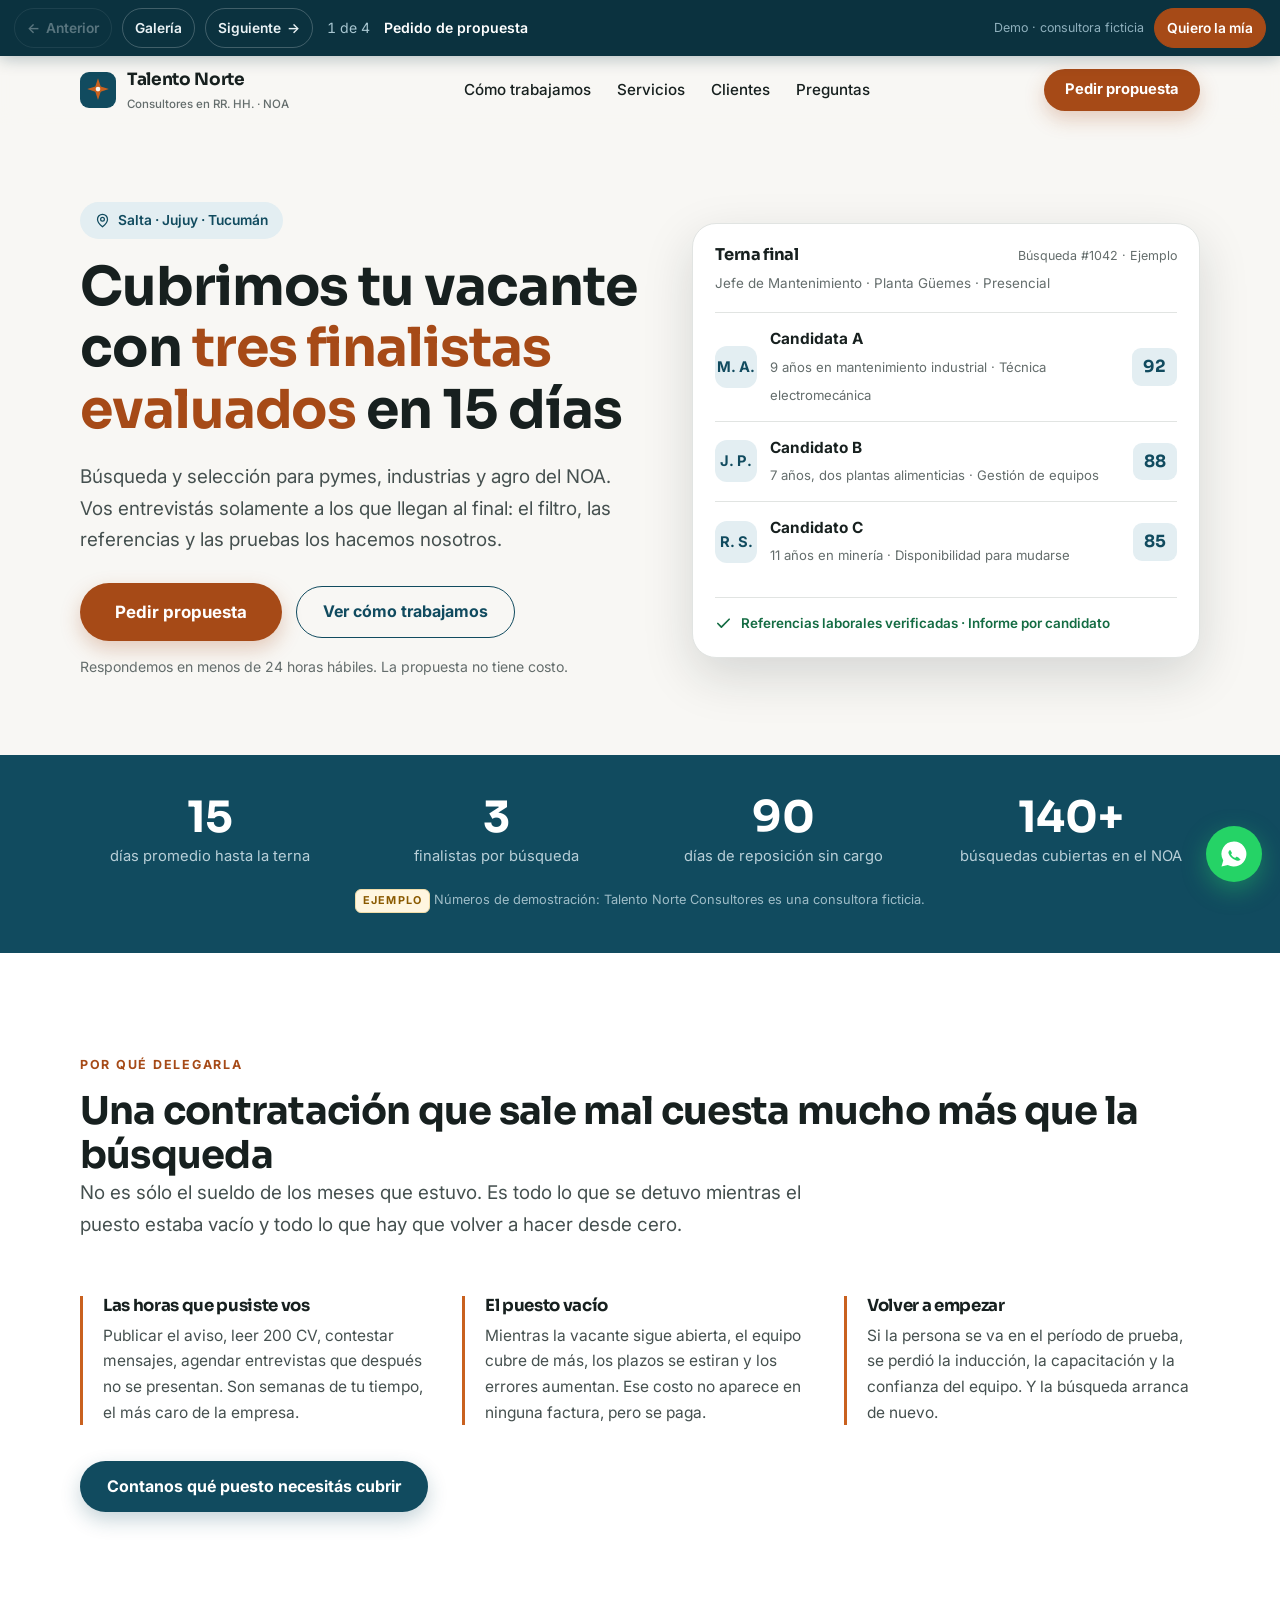
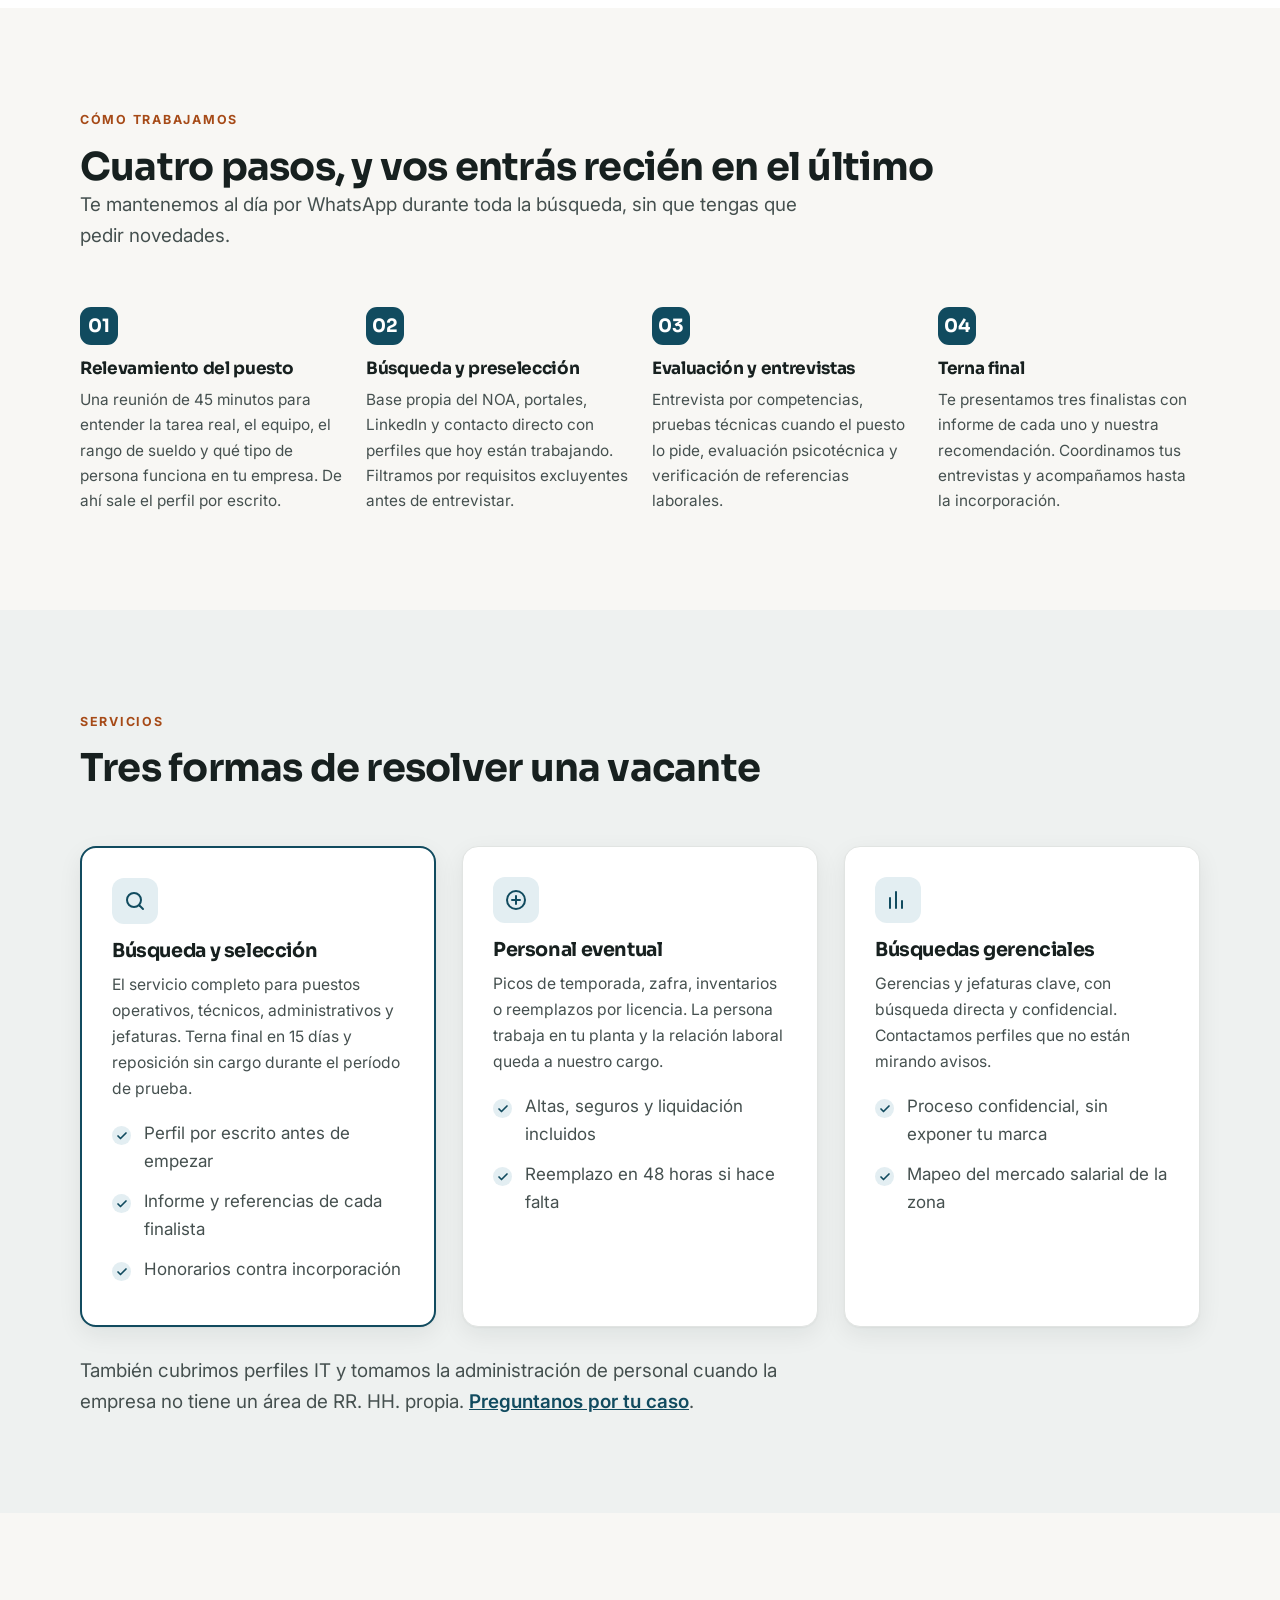
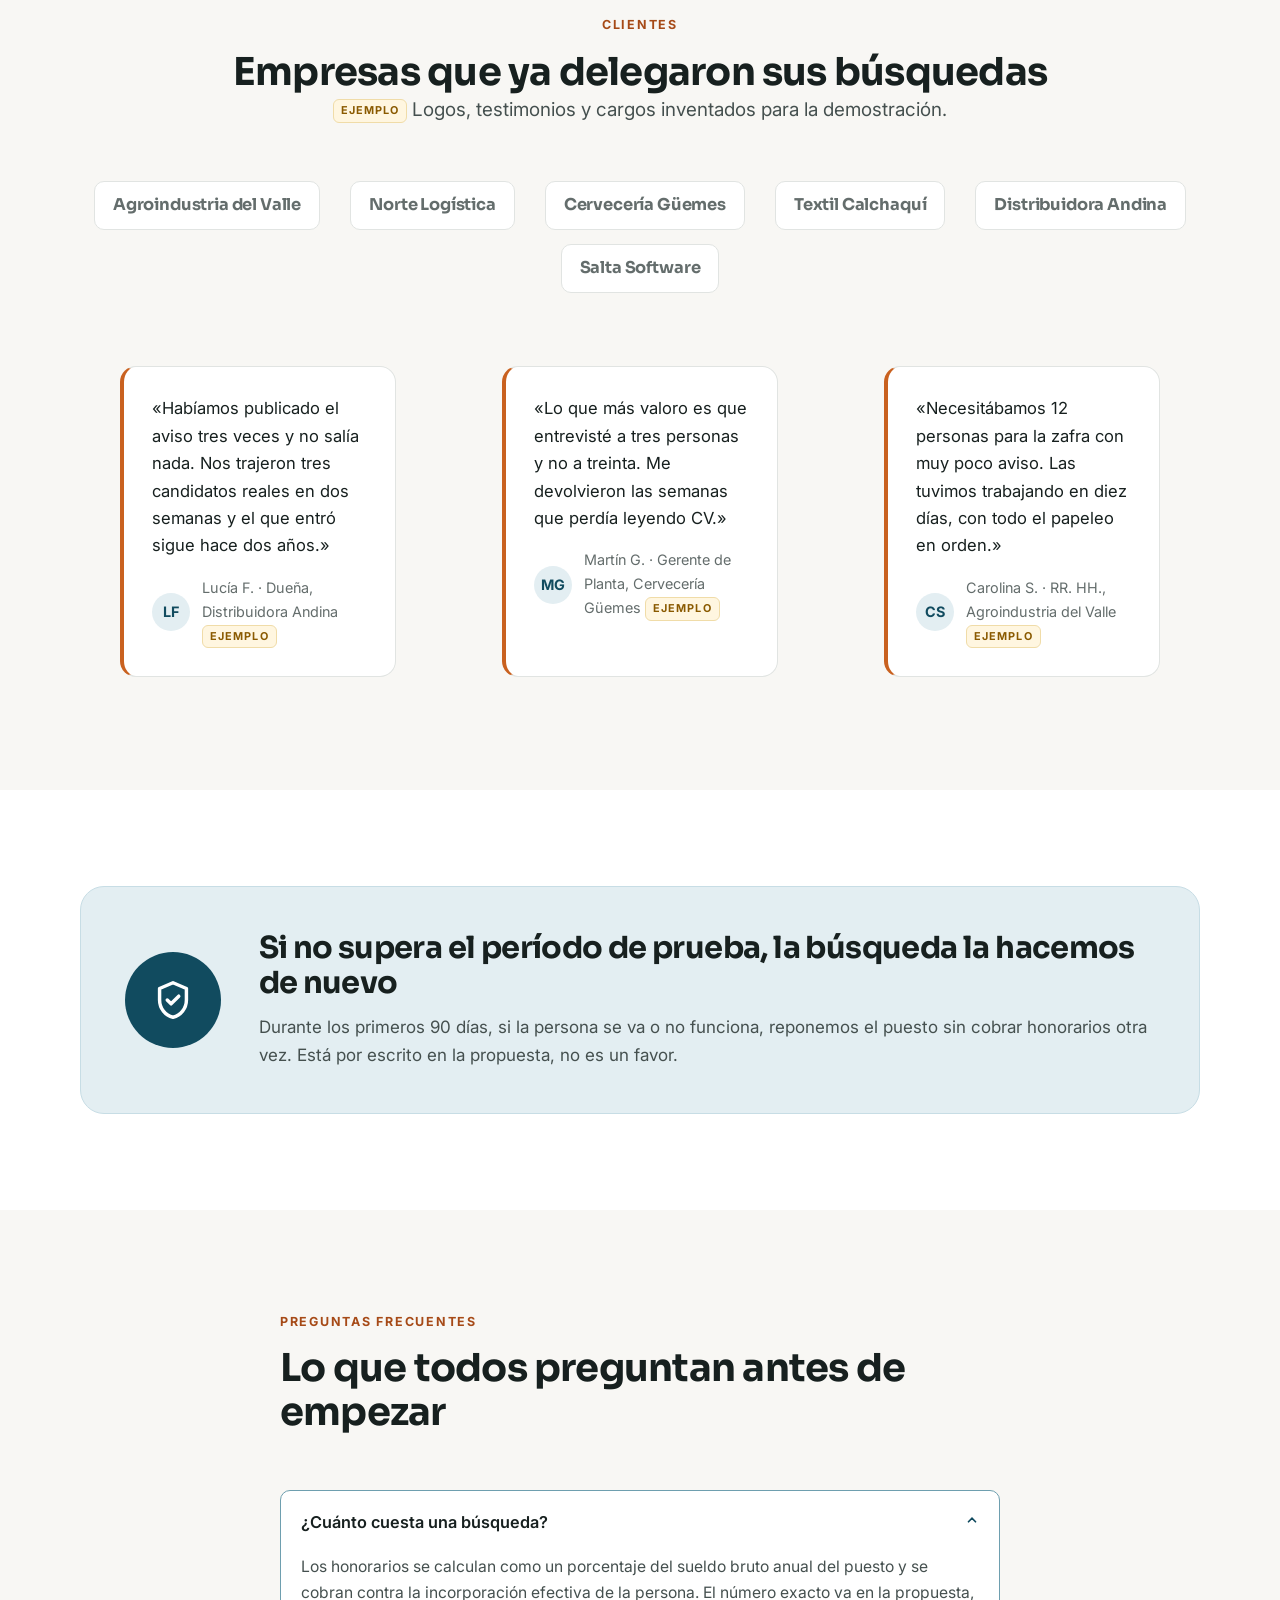
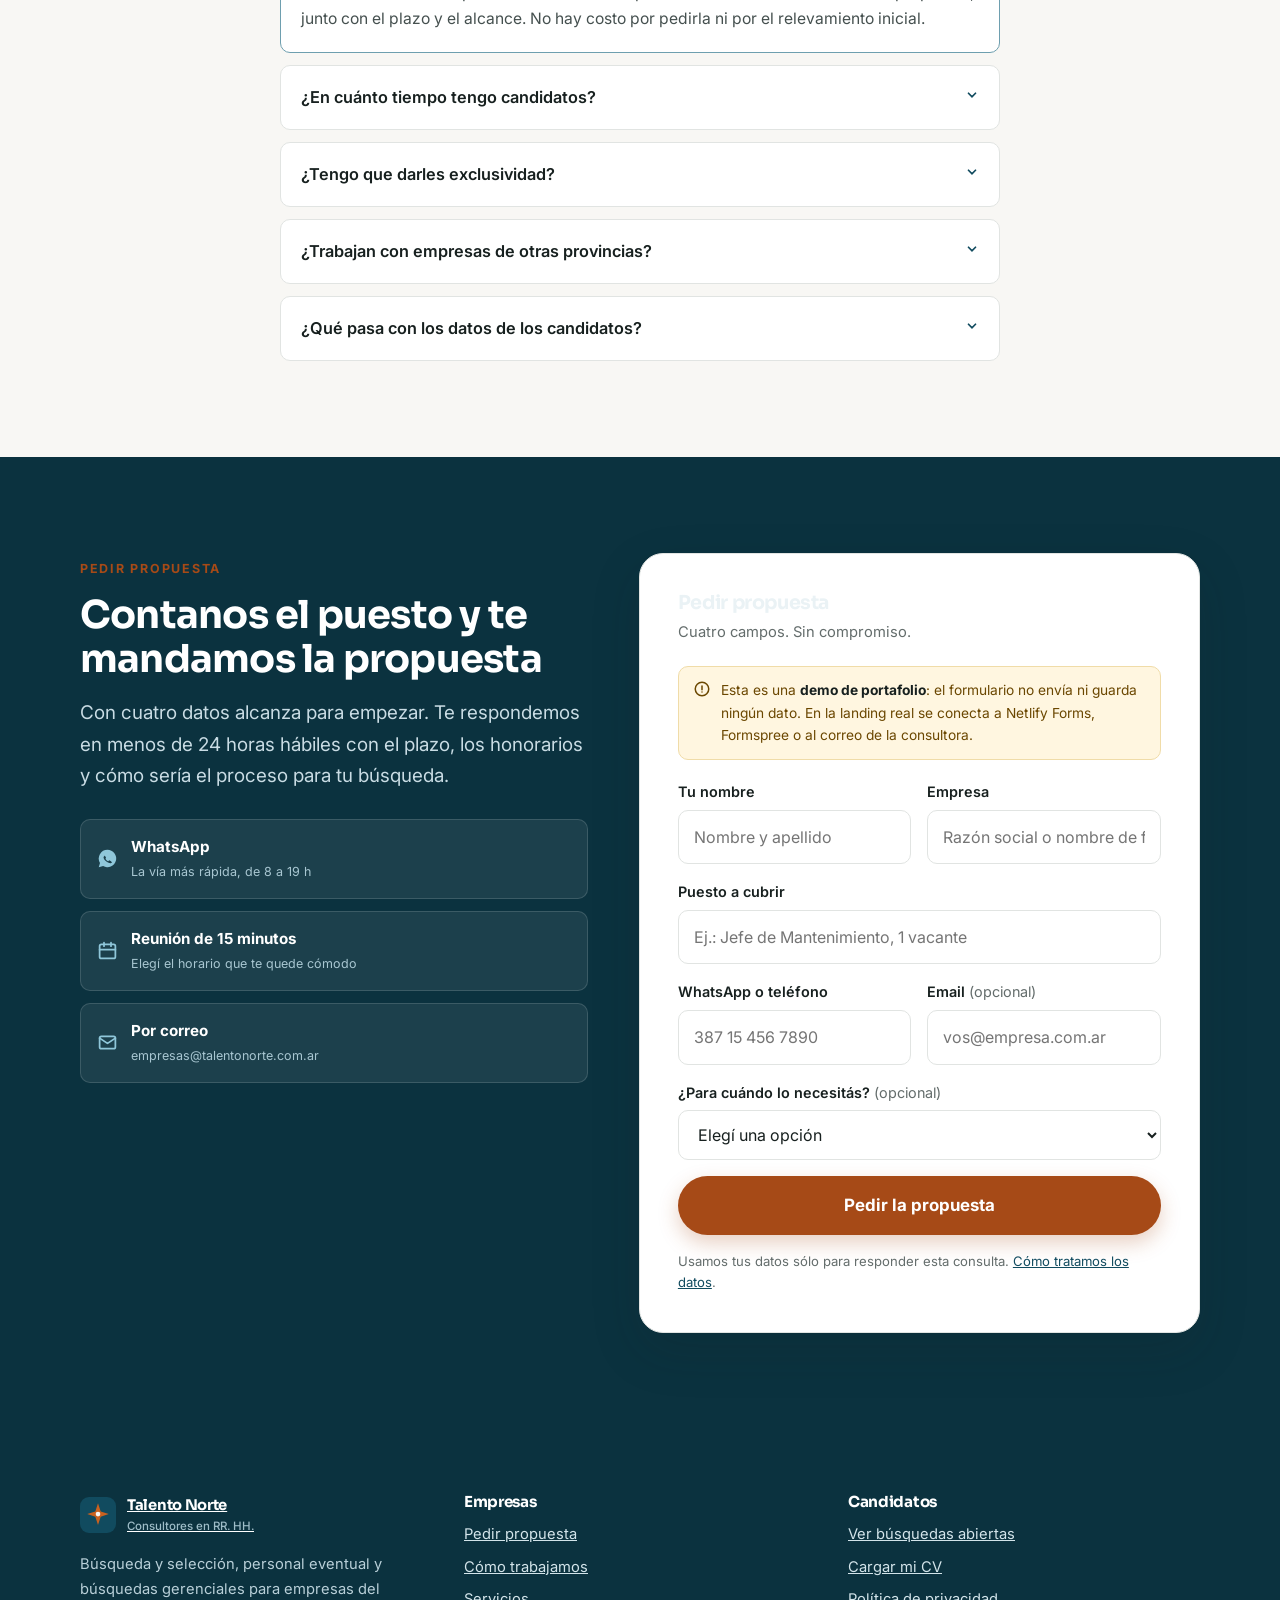
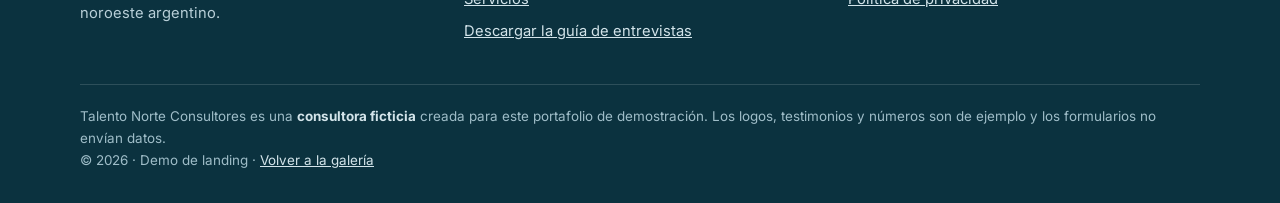
==== landings/01-pedido-propuesta/index.html @ 88e6a3f8 "Landing 1: la empresa entra con una vacante y sale pidiendo la propuesta La portada no promete "pagi" ====
<!DOCTYPE html>
<html lang="es-AR">
<head>
<meta charset="utf-8">
<meta name="viewport" content="width=device-width, initial-scale=1">

<!-- ============================================================================
     LANDING 1 de 4 — PEDIDO DE PROPUESTA (empresas · etapa de decisión)
     Objetivo: que una empresa con una vacante abierta pida una propuesta.
     Métrica: consultas calificadas por mes.
     ---------------------------------------------------------------------------
     DEMO: Talento Norte Consultores es una consultora FICTICIA. Logos,
     testimonios y números están marcados como ejemplo y el formulario no envía
     datos a ningún lado.
     ============================================================================ -->

<title>Cubrimos tu vacante en 15 días | Talento Norte Consultores</title>
<meta name="description" content="Búsqueda y selección para pymes e industrias del NOA: te presentamos tres finalistas evaluados en 15 días y reponemos sin cargo si no pasa la prueba.">
<!-- En la demo va noindex para que una consultora ficticia no aparezca en Google.
     En la landing real del cliente: cambiar a "index, follow". -->
<meta name="robots" content="noindex, follow">
<link rel="canonical" href="https://mind-trade-profit.github.io/landings-rrhh/landings/01-pedido-propuesta/">

<!-- Vista previa al pegar el link en WhatsApp o LinkedIn.
     og:image tiene que ser una URL absoluta de 1200x630. Pendiente: generar
     assets/img/og-01.png y descomentar las dos líneas de abajo. -->
<meta property="og:type" content="website">
<meta property="og:locale" content="es_AR">
<meta property="og:site_name" content="Talento Norte Consultores">
<meta property="og:title" content="Cubrimos tu vacante con tres finalistas evaluados">
<meta property="og:description" content="Búsqueda y selección para pymes e industrias del NOA. Vos entrevistás sólo a los que llegan al final.">
<!-- <meta property="og:image" content="https://mind-trade-profit.github.io/landings-rrhh/assets/img/og-01.png"> -->
<!-- <meta name="twitter:card" content="summary_large_image"> -->

<link rel="icon" href="data:image/svg+xml,%3Csvg xmlns='http://www.w3.org/2000/svg' viewBox='0 0 40 40'%3E%3Crect width='40' height='40' rx='10' fill='%23114B5F'/%3E%3Cpath d='M20 7 23 16 32 19 23 22 20 31 17 22 8 19 17 16Z' fill='%23C9611F'/%3E%3C/svg%3E">

<!-- Marca que hay JavaScript. Sin esto, las secciones con animación de entrada
     quedarían invisibles si el JS falla: con esto, se ven igual. -->
<script>document.documentElement.className += ' js';</script>

<link rel="preconnect" href="https://fonts.googleapis.com">
<link rel="preconnect" href="https://fonts.gstatic.com" crossorigin>
<link href="https://fonts.googleapis.com/css2?family=Sora:wght@600;700&family=Inter:wght@400;500;600;700&display=swap" rel="stylesheet">

<link rel="stylesheet" href="../../assets/css/base.css">

<!-- ============================================================================
     DATOS DE CONTACTO — ⚠️ ES LO ÚNICO QUE HAY QUE TOCAR PARA CAMBIAR DE CLIENTE.
     WhatsApp con código de país y SIN +, espacios ni guiones:
       Argentina: 54 + 9 + código de área sin 0 + número sin 15
       (0387) 15-456-7890  ->  5493874567890
     ============================================================================ -->
<script>
const CONFIG = {
  whatsapp:        '5493870000000',
  mensajeWhatsApp: 'Hola! Tengo una búsqueda abierta y quiero pedir una propuesta.',
  telefono:        '+543870000000',
  email:           'empresas@talentonorte.com.ar',
  agenda:          '#contacto'   /* en la landing real: link de Calendly */
};
</script>

<style>
/* ============================================================================
   CSS propio de esta landing. Todo lo compartido está en assets/css/base.css
   ============================================================================ */

/* --- 1. PORTADA ----------------------------------------------------------- */
.hero{ padding:clamp(44px,6vw,86px) 0 clamp(52px,6vw,90px); }
.hero-grilla{ display:grid; gap:clamp(32px,4vw,56px); align-items:center; grid-template-columns:1fr; }
@media (min-width:980px){ .hero-grilla{ grid-template-columns:1.05fr .95fr; } }
.hero h1{ margin-bottom:20px; }
.hero h1 em{ font-style:normal; color:var(--accent); }
.hero .lead{ margin-bottom:28px; }
.chip-zona{
  display:inline-flex; align-items:center; gap:8px; margin-bottom:18px;
  background:var(--brand-100); color:var(--brand); border-radius:999px;
  padding:7px 15px; font-size:.86rem; font-weight:600;
}
.chip-zona svg{ width:15px; height:15px; }

/* --- 2. MAQUETA DE LA TERNA FINAL (reemplaza a la foto de stock) ---------- */
.terna{
  background:var(--surface); border:1px solid var(--line); border-radius:var(--radius-lg);
  box-shadow:var(--shadow-lg); padding:22px; position:relative;
}
.terna-top{ display:flex; align-items:center; justify-content:space-between; margin-bottom:6px; }
.terna-top h3{ font-size:1.02rem; }
.terna-top span{ font-size:.78rem; color:var(--ink-faint); }
.terna-sub{ font-size:.84rem; color:var(--ink-faint); margin-bottom:18px; }
.candidato{
  display:flex; align-items:center; gap:13px; padding:13px 0;
  border-top:1px solid var(--line);
}
.candidato .inicial{
  width:42px; height:42px; border-radius:12px; background:var(--brand-100); color:var(--brand);
  display:grid; place-items:center; font-weight:700; font-size:.92rem; flex:none;
}
.candidato .datos{ flex:1; min-width:0; }
.candidato b{ display:block; font-size:.96rem; }
.candidato small{ color:var(--ink-faint); font-size:.82rem; }
.puntaje{
  font-family:var(--font-title); font-weight:700; font-size:1.05rem; color:var(--brand);
  background:var(--brand-100); border-radius:9px; padding:5px 11px; flex:none;
}
.terna-pie{
  margin-top:16px; padding-top:14px; border-top:1px solid var(--line);
  display:flex; align-items:center; gap:9px; font-size:.84rem; color:var(--ok); font-weight:600;
}
.terna-pie svg{ width:17px; height:17px; }

/* --- 3. FRANJA DE DATOS CLAVE -------------------------------------------- */
.franja{ background:var(--brand); color:#EAF2F5; padding:clamp(26px,3.4vw,40px) 0; }
.franja .metrica b{ color:#fff; }
.franja .metrica span{ color:#B8CFD8; }
.franja-nota{ text-align:center; margin-top:20px; font-size:.8rem; color:#9FBDC8; }

/* --- 4. EL PROBLEMA ------------------------------------------------------ */
.costo{ border-left:3px solid var(--accent-soft); padding-left:20px; }
.costo h3{ font-size:1.04rem; margin-bottom:8px; }
.costo p{ color:var(--ink-soft); font-size:.97rem; margin:0; }

/* --- 5. GARANTÍA --------------------------------------------------------- */
.garantia{
  display:grid; gap:clamp(22px,3vw,38px); align-items:center; grid-template-columns:1fr;
  background:var(--brand-100); border:1px solid #C7DDE5; border-radius:var(--radius-lg);
  padding:clamp(26px,3.4vw,44px);
}
@media (min-width:860px){ .garantia{ grid-template-columns:auto 1fr; } }
.garantia .sello{
  width:96px; height:96px; border-radius:50%; background:var(--brand); color:#fff;
  display:grid; place-items:center; margin-inline:auto;
}
.garantia .sello svg{ width:46px; height:46px; }
.garantia h2{ font-size:clamp(1.4rem,2.6vw,1.9rem); margin-bottom:12px; }
.garantia p{ color:var(--ink-soft); margin:0; }

/* --- 6. CIERRE + FORMULARIO --------------------------------------------- */
.cierre{ background:var(--brand-700); color:#EAF2F5; }
.cierre-grilla{ display:grid; gap:clamp(30px,4vw,54px); grid-template-columns:1fr; align-items:start; }
@media (min-width:980px){ .cierre-grilla{ grid-template-columns:.95fr 1.05fr; } }
.cierre h2{ color:#fff; margin-bottom:16px; }
.cierre .lead{ color:#C9DCE4; }
.otras-vias{ margin-top:28px; display:grid; gap:12px; }
.via{
  display:flex; align-items:center; gap:13px; padding:14px 16px;
  background:rgba(255,255,255,.07); border:1px solid rgba(255,255,255,.14);
  border-radius:var(--radius-sm); font-size:.94rem;
}
.via svg{ width:21px; height:21px; flex:none; color:#8FC7DA; }
.via b{ color:#fff; display:block; font-size:.95rem; }
.via small{ color:#A8C6D1; }
.caja-form h3{ margin-bottom:6px; }
.caja-form .intro{ font-size:.92rem; color:var(--ink-faint); margin-bottom:22px; }
</style>
</head>

<body>
<a class="salto-contenido" href="#contenido">Saltar al contenido</a>

<!-- ============================================================================
     ENCABEZADO
     ============================================================================ -->
<header class="cabecera">
  <div class="wrap">
    <a class="marca" href="#inicio">
      <img src="../../assets/img/logo-talento-norte.svg" alt="" aria-hidden="true">
      <span>Talento Norte
        <small>Consultores en RR. HH. · NOA</small>
      </span>
    </a>
    <nav aria-label="Secciones">
      <a href="#proceso">Cómo trabajamos</a>
      <a href="#servicios">Servicios</a>
      <a href="#clientes">Clientes</a>
      <a href="#preguntas">Preguntas</a>
    </nav>
    <a class="btn btn-primario" href="#contacto">Pedir propuesta</a>
  </div>
</header>

<main id="contenido">

<!-- ============================================================================
     1. PORTADA — promesa concreta + zona + acción principal
     ============================================================================ -->
<section class="hero" id="inicio">
  <div class="wrap hero-grilla">
    <div>
      <span class="chip-zona">
        <svg viewBox="0 0 24 24" fill="none" stroke="currentColor" stroke-width="2" stroke-linecap="round" stroke-linejoin="round" aria-hidden="true"><path d="M20 10c0 6-8 12-8 12s-8-6-8-12a8 8 0 0 1 16 0Z"/><circle cx="12" cy="10" r="3"/></svg>
        Salta · Jujuy · Tucumán
      </span>
      <h1>Cubrimos tu vacante con <em>tres finalistas evaluados</em> en 15 días</h1>
      <p class="lead">Búsqueda y selección para pymes, industrias y agro del NOA. Vos entrevistás
        solamente a los que llegan al final: el filtro, las referencias y las pruebas los hacemos nosotros.</p>
      <div class="acciones">
        <a class="btn btn-primario btn-grande" href="#contacto">Pedir propuesta</a>
        <a class="btn btn-secundario" href="#proceso">Ver cómo trabajamos</a>
      </div>
      <p class="bajo-btn">Respondemos en menos de 24 horas hábiles. La propuesta no tiene costo.</p>
    </div>

    <!-- Maqueta del entregable. Sin fotos de stock: muestra lo que la empresa recibe. -->
    <div class="terna reveal" aria-label="Ejemplo de terna final que recibe la empresa">
      <div class="terna-top">
        <h3>Terna final</h3>
        <span>Búsqueda #1042 · Ejemplo</span>
      </div>
      <p class="terna-sub">Jefe de Mantenimiento · Planta Güemes · Presencial</p>

      <div class="candidato">
        <span class="inicial" aria-hidden="true">M.&nbsp;A.</span>
        <span class="datos">
          <b>Candidata A</b>
          <small>9 años en mantenimiento industrial · Técnica electromecánica</small>
        </span>
        <span class="puntaje">92</span>
      </div>
      <div class="candidato">
        <span class="inicial" aria-hidden="true">J.&nbsp;P.</span>
        <span class="datos">
          <b>Candidato B</b>
          <small>7 años, dos plantas alimenticias · Gestión de equipos</small>
        </span>
        <span class="puntaje">88</span>
      </div>
      <div class="candidato">
        <span class="inicial" aria-hidden="true">R.&nbsp;S.</span>
        <span class="datos">
          <b>Candidato C</b>
          <small>11 años en minería · Disponibilidad para mudarse</small>
        </span>
        <span class="puntaje">85</span>
      </div>

      <p class="terna-pie">
        <svg viewBox="0 0 24 24" fill="none" stroke="currentColor" stroke-width="2.4" stroke-linecap="round" stroke-linejoin="round" aria-hidden="true"><path d="M20 6 9 17l-5-5"/></svg>
        Referencias laborales verificadas · Informe por candidato
      </p>
    </div>
  </div>
</section>

<!-- ============================================================================
     2. FRANJA DE DATOS CLAVE — todo rotulado como ejemplo (consultora ficticia)
     ============================================================================ -->
<section class="franja" aria-label="Datos de la consultora">
  <div class="wrap">
    <div class="metricas">
      <div class="metrica"><b>15</b><span>días promedio hasta la terna</span></div>
      <div class="metrica"><b>3</b><span>finalistas por búsqueda</span></div>
      <div class="metrica"><b>90</b><span>días de reposición sin cargo</span></div>
      <div class="metrica"><b>140+</b><span>búsquedas cubiertas en el NOA</span></div>
    </div>
    <p class="franja-nota"><span class="rotulo-ejemplo">Ejemplo</span> Números de demostración: Talento Norte Consultores es una consultora ficticia.</p>
  </div>
</section>

<!-- ============================================================================
     3. EL PROBLEMA — el costo de una mala contratación y las horas del dueño
     ============================================================================ -->
<section class="seccion seccion-clara" id="problema">
  <div class="wrap">
    <div class="encabezado-seccion">
      <span class="eyebrow">Por qué delegarla</span>
      <h2>Una contratación que sale mal cuesta mucho más que la búsqueda</h2>
      <p class="lead">No es sólo el sueldo de los meses que estuvo. Es todo lo que se detuvo mientras
        el puesto estaba vacío y todo lo que hay que volver a hacer desde cero.</p>
    </div>

    <div class="grilla grilla-3">
      <div class="costo reveal">
        <h3>Las horas que pusiste vos</h3>
        <p>Publicar el aviso, leer 200 CV, contestar mensajes, agendar entrevistas que
          después no se presentan. Son semanas de tu tiempo, el más caro de la empresa.</p>
      </div>
      <div class="costo reveal">
        <h3>El puesto vacío</h3>
        <p>Mientras la vacante sigue abierta, el equipo cubre de más, los plazos se estiran
          y los errores aumentan. Ese costo no aparece en ninguna factura, pero se paga.</p>
      </div>
      <div class="costo reveal">
        <h3>Volver a empezar</h3>
        <p>Si la persona se va en el período de prueba, se perdió la inducción, la capacitación
          y la confianza del equipo. Y la búsqueda arranca de nuevo.</p>
      </div>
    </div>

    <div class="acciones" style="margin-top:36px">
      <a class="btn btn-marca" href="#contacto">Contanos qué puesto necesitás cubrir</a>
    </div>
  </div>
</section>

<!-- ============================================================================
     4. PROCESO EN 4 PASOS
     ============================================================================ -->
<section class="seccion" id="proceso">
  <div class="wrap">
    <div class="encabezado-seccion">
      <span class="eyebrow">Cómo trabajamos</span>
      <h2>Cuatro pasos, y vos entrás recién en el último</h2>
      <p class="lead">Te mantenemos al día por WhatsApp durante toda la búsqueda, sin que tengas
        que pedir novedades.</p>
    </div>

    <ol class="pasos">
      <li class="paso reveal">
        <h3>Relevamiento del puesto</h3>
        <p>Una reunión de 45 minutos para entender la tarea real, el equipo, el rango de sueldo
          y qué tipo de persona funciona en tu empresa. De ahí sale el perfil por escrito.</p>
      </li>
      <li class="paso reveal">
        <h3>Búsqueda y preselección</h3>
        <p>Base propia del NOA, portales, LinkedIn y contacto directo con perfiles que hoy
          están trabajando. Filtramos por requisitos excluyentes antes de entrevistar.</p>
      </li>
      <li class="paso reveal">
        <h3>Evaluación y entrevistas</h3>
        <p>Entrevista por competencias, pruebas técnicas cuando el puesto lo pide, evaluación
          psicotécnica y verificación de referencias laborales.</p>
      </li>
      <li class="paso reveal">
        <h3>Terna final</h3>
        <p>Te presentamos tres finalistas con informe de cada uno y nuestra recomendación.
          Coordinamos tus entrevistas y acompañamos hasta la incorporación.</p>
      </li>
    </ol>
  </div>
</section>

<!-- ============================================================================
     5. SERVICIOS
     ============================================================================ -->
<section class="seccion seccion-alt" id="servicios">
  <div class="wrap">
    <div class="encabezado-seccion">
      <span class="eyebrow">Servicios</span>
      <h2>Tres formas de resolver una vacante</h2>
    </div>

    <div class="grilla grilla-3">
      <article class="tarjeta tarjeta-destacada reveal">
        <div class="icono" aria-hidden="true">
          <svg viewBox="0 0 24 24" fill="none" stroke="currentColor" stroke-width="2" stroke-linecap="round" stroke-linejoin="round"><circle cx="11" cy="11" r="7"/><path d="m20 20-3.5-3.5"/></svg>
        </div>
        <h3>Búsqueda y selección</h3>
        <p>El servicio completo para puestos operativos, técnicos, administrativos y jefaturas.
          Terna final en 15 días y reposición sin cargo durante el período de prueba.</p>
        <ul class="lista-tilde" style="margin-top:16px">
          <li>Perfil por escrito antes de empezar</li>
          <li>Informe y referencias de cada finalista</li>
          <li>Honorarios contra incorporación</li>
        </ul>
      </article>

      <article class="tarjeta reveal">
        <div class="icono" aria-hidden="true">
          <svg viewBox="0 0 24 24" fill="none" stroke="currentColor" stroke-width="2" stroke-linecap="round" stroke-linejoin="round"><path d="M12 8v8m-4-4h8"/><circle cx="12" cy="12" r="9"/></svg>
        </div>
        <h3>Personal eventual</h3>
        <p>Picos de temporada, zafra, inventarios o reemplazos por licencia. La persona trabaja
          en tu planta y la relación laboral queda a nuestro cargo.</p>
        <ul class="lista-tilde" style="margin-top:16px">
          <li>Altas, seguros y liquidación incluidos</li>
          <li>Reemplazo en 48 horas si hace falta</li>
        </ul>
      </article>

      <article class="tarjeta reveal">
        <div class="icono" aria-hidden="true">
          <svg viewBox="0 0 24 24" fill="none" stroke="currentColor" stroke-width="2" stroke-linecap="round" stroke-linejoin="round"><path d="M4 20V10m6 10V4m6 16v-7"/></svg>
        </div>
        <h3>Búsquedas gerenciales</h3>
        <p>Gerencias y jefaturas clave, con búsqueda directa y confidencial. Contactamos perfiles
          que no están mirando avisos.</p>
        <ul class="lista-tilde" style="margin-top:16px">
          <li>Proceso confidencial, sin exponer tu marca</li>
          <li>Mapeo del mercado salarial de la zona</li>
        </ul>
      </article>
    </div>

    <p class="lead" style="margin-top:28px">También cubrimos perfiles IT y tomamos la administración
      de personal cuando la empresa no tiene un área de RR. HH. propia.
      <a href="#contacto" style="color:var(--brand);font-weight:600;text-decoration:underline">Preguntanos por tu caso</a>.</p>
  </div>
</section>

<!-- ============================================================================
     6. PRUEBA SOCIAL — en la landing real van logos, nombres y números REALES.
        Acá todo está rotulado como ejemplo porque la consultora es ficticia.
     ============================================================================ -->
<section class="seccion" id="clientes">
  <div class="wrap">
    <div class="encabezado-seccion centrado">
      <span class="eyebrow">Clientes</span>
      <h2>Empresas que ya delegaron sus búsquedas</h2>
      <p class="lead">
        <span class="rotulo-ejemplo">Ejemplo</span>
        Logos, testimonios y cargos inventados para la demostración.
      </p>
    </div>

    <div class="logos" style="margin-bottom:clamp(36px,4.6vw,56px)">
      <span class="logo-ej">Agroindustria del Valle</span>
      <span class="logo-ej">Norte Logística</span>
      <span class="logo-ej">Cervecería Güemes</span>
      <span class="logo-ej">Textil Calchaquí</span>
      <span class="logo-ej">Distribuidora Andina</span>
      <span class="logo-ej">Salta Software</span>
    </div>

    <div class="grilla grilla-3">
      <figure class="testimonio reveal">
        <blockquote>«Habíamos publicado el aviso tres veces y no salía nada. Nos trajeron tres
          candidatos reales en dos semanas y el que entró sigue hace dos años.»</blockquote>
        <footer>
          <span class="inicial" aria-hidden="true">LF</span>
          <span>Lucía F. · Dueña, Distribuidora Andina <span class="rotulo-ejemplo">Ejemplo</span></span>
        </footer>
      </figure>

      <figure class="testimonio reveal">
        <blockquote>«Lo que más valoro es que entrevisté a tres personas y no a treinta.
          Me devolvieron las semanas que perdía leyendo CV.»</blockquote>
        <footer>
          <span class="inicial" aria-hidden="true">MG</span>
          <span>Martín G. · Gerente de Planta, Cervecería Güemes <span class="rotulo-ejemplo">Ejemplo</span></span>
        </footer>
      </figure>

      <figure class="testimonio reveal">
        <blockquote>«Necesitábamos 12 personas para la zafra con muy poco aviso. Las tuvimos
          trabajando en diez días, con todo el papeleo en orden.»</blockquote>
        <footer>
          <span class="inicial" aria-hidden="true">CS</span>
          <span>Carolina S. · RR. HH., Agroindustria del Valle <span class="rotulo-ejemplo">Ejemplo</span></span>
        </footer>
      </figure>
    </div>
  </div>
</section>

<!-- ============================================================================
     7. GARANTÍA
        ⚠️ Esta sección va SÓLO si la consultora realmente ofrece reposición.
        Si no la ofrece, se borra completa: prometer lo que no se cumple es peor
        que no prometer nada.
     ============================================================================ -->
<section class="seccion seccion-clara">
  <div class="wrap">
    <div class="garantia reveal">
      <div class="sello" aria-hidden="true">
        <svg viewBox="0 0 24 24" fill="none" stroke="currentColor" stroke-width="1.8" stroke-linecap="round" stroke-linejoin="round"><path d="M12 3l7 3v6c0 4.5-3 8-7 9-4-1-7-4.5-7-9V6l7-3Z"/><path d="m9 12 2 2 4-4"/></svg>
      </div>
      <div>
        <h2>Si no supera el período de prueba, la búsqueda la hacemos de nuevo</h2>
        <p>Durante los primeros 90 días, si la persona se va o no funciona, reponemos el puesto
          sin cobrar honorarios otra vez. Está por escrito en la propuesta, no es un favor.</p>
      </div>
    </div>
  </div>
</section>

<!-- ============================================================================
     8. PREGUNTAS FRECUENTES — honorarios, plazos y exclusividad
     ============================================================================ -->
<section class="seccion" id="preguntas">
  <div class="wrap wrap-angosto">
    <div class="encabezado-seccion">
      <span class="eyebrow">Preguntas frecuentes</span>
      <h2>Lo que todos preguntan antes de empezar</h2>
    </div>

    <div class="faq">
      <details open>
        <summary>¿Cuánto cuesta una búsqueda?</summary>
        <div class="respuesta">Los honorarios se calculan como un porcentaje del sueldo bruto anual
          del puesto y se cobran contra la incorporación efectiva de la persona. El número exacto
          va en la propuesta, junto con el plazo y el alcance. No hay costo por pedirla ni por el
          relevamiento inicial.</div>
      </details>
      <details>
        <summary>¿En cuánto tiempo tengo candidatos?</summary>
        <div class="respuesta">La terna final llega en 15 días hábiles promedio desde que aprobás
          el perfil. Puestos operativos suelen cerrarse antes; gerencias y perfiles muy técnicos
          pueden llevar de 3 a 5 semanas. El plazo estimado queda escrito en la propuesta.</div>
      </details>
      <details>
        <summary>¿Tengo que darles exclusividad?</summary>
        <div class="respuesta">No es obligatoria. Podés tener la búsqueda abierta por tu cuenta en
          paralelo: si la cubrís vos, no pagás honorarios. La exclusividad la pedimos sólo en
          búsquedas gerenciales confidenciales, donde salir por varios canales expone a la empresa.</div>
      </details>
      <details>
        <summary>¿Trabajan con empresas de otras provincias?</summary>
        <div class="respuesta">Nuestra base de candidatos es del NOA: Salta, Jujuy y Tucumán, más
          Santiago del Estero y Catamarca. Tomamos búsquedas de empresas de cualquier lugar del país
          que necesiten cubrir un puesto en esta región, incluidos los remotos.</div>
      </details>
      <details>
        <summary>¿Qué pasa con los datos de los candidatos?</summary>
        <div class="respuesta">Los CV se usan sólo para la búsqueda en la que se presentaron, con
          consentimiento del candidato, según la Ley 25.326 de protección de datos personales.
          Nunca compartimos datos personales con terceros sin autorización.</div>
      </details>
    </div>
  </div>
</section>

<!-- ============================================================================
     9. CIERRE — formulario corto + agenda + WhatsApp
     ============================================================================ -->
<section class="seccion cierre" id="contacto">
  <div class="wrap cierre-grilla">
    <div>
      <span class="eyebrow">Pedir propuesta</span>
      <h2>Contanos el puesto y te mandamos la propuesta</h2>
      <p class="lead">Con cuatro datos alcanza para empezar. Te respondemos en menos de 24 horas
        hábiles con el plazo, los honorarios y cómo sería el proceso para tu búsqueda.</p>

      <div class="otras-vias">
        <a class="via" data-wa href="#">
          <svg viewBox="0 0 24 24" fill="currentColor" aria-hidden="true"><path d="M12 2a10 10 0 0 0-8.6 15.1L2 22l5-1.3A10 10 0 1 0 12 2Zm5.3 14.1c-.2.6-1.2 1.2-1.7 1.2-.5.1-1 .1-1.7-.1a11 11 0 0 1-4.5-2.9 9 9 0 0 1-1.8-3c-.2-.6 0-1.2.3-1.6l.6-.7c.2-.2.5-.2.7.1l1 1.7c.1.3.1.5 0 .7l-.4.5c-.2.2-.2.4 0 .6.4.7 1.6 2 2.7 2.4.3.1.5.1.7-.1l.5-.6c.2-.2.4-.2.7-.1l1.7.9c.3.1.4.5.2.9Z"/></svg>
          <span><b>WhatsApp</b><small>La vía más rápida, de 8 a 19 h</small></span>
        </a>
        <a class="via" href="#contacto">
          <svg viewBox="0 0 24 24" fill="none" stroke="currentColor" stroke-width="2" stroke-linecap="round" stroke-linejoin="round" aria-hidden="true"><rect x="3" y="5" width="18" height="16" rx="2"/><path d="M8 3v4m8-4v4M3 11h18"/></svg>
          <span><b>Reunión de 15 minutos</b><small>Elegí el horario que te quede cómodo</small></span>
        </a>
        <a class="via" data-mail href="#">
          <svg viewBox="0 0 24 24" fill="none" stroke="currentColor" stroke-width="2" stroke-linecap="round" stroke-linejoin="round" aria-hidden="true"><rect x="3" y="5" width="18" height="14" rx="2"/><path d="m3 7 9 6 9-6"/></svg>
          <span><b>Por correo</b><small>empresas@talentonorte.com.ar</small></span>
        </a>
      </div>
    </div>

    <div class="caja-form">
      <h3>Pedir propuesta</h3>
      <p class="intro">Cuatro campos. Sin compromiso.</p>

      <p class="aviso-demo">
        <svg viewBox="0 0 24 24" fill="none" stroke="currentColor" stroke-width="2" stroke-linecap="round" aria-hidden="true"><circle cx="12" cy="12" r="9"/><path d="M12 8v5m0 3h.01"/></svg>
        <span>Esta es una <strong>demo de portafolio</strong>: el formulario no envía ni guarda
          ningún dato. En la landing real se conecta a Netlify Forms, Formspree o al correo de la consultora.</span>
      </p>

      <form data-demo novalidate>
        <div class="campos">
          <div class="campos campos-2">
            <label class="campo">
              <span>Tu nombre</span>
              <input type="text" name="nombre" autocomplete="name" required placeholder="Nombre y apellido">
            </label>
            <label class="campo">
              <span>Empresa</span>
              <input type="text" name="empresa" autocomplete="organization" required placeholder="Razón social o nombre de fantasía">
            </label>
          </div>

          <label class="campo">
            <span>Puesto a cubrir</span>
            <input type="text" name="puesto" required placeholder="Ej.: Jefe de Mantenimiento, 1 vacante">
          </label>

          <div class="campos campos-2">
            <label class="campo">
              <span>WhatsApp o teléfono</span>
              <input type="tel" name="telefono" autocomplete="tel" required placeholder="387 15 456 7890">
            </label>
            <label class="campo">
              <span>Email <span class="opcional">(opcional)</span></span>
              <input type="email" name="email" autocomplete="email" placeholder="vos@empresa.com.ar">
            </label>
          </div>

          <label class="campo">
            <span>¿Para cuándo lo necesitás? <span class="opcional">(opcional)</span></span>
            <select name="plazo">
              <option value="">Elegí una opción</option>
              <option>Urgente, esta semana</option>
              <option>Dentro del mes</option>
              <option>Estoy tomando referencias de precio</option>
            </select>
          </label>

          <button class="btn btn-primario btn-ancho btn-grande" type="submit">Pedir la propuesta</button>

          <p style="font-size:.82rem;color:var(--ink-faint);margin:0">
            Usamos tus datos sólo para responder esta consulta.
            <a href="../../legal/politica-privacidad.html" style="color:var(--brand);text-decoration:underline">Cómo tratamos los datos</a>.
          </p>
        </div>

        <p class="form-ok">
          <b>Así se ve el mensaje de confirmación.</b><br>
          En la landing real, acá la empresa lee «Recibimos tu pedido, te escribimos en menos de
          24 horas» y el aviso le llega a la consultora por correo y WhatsApp.
        </p>
      </form>
    </div>
  </div>
</section>

</main>

<!-- ============================================================================
     PIE
     ============================================================================ -->
<footer class="pie">
  <div class="wrap">
    <div class="grilla grilla-3">
      <div>
        <a class="marca" href="#inicio" style="color:#fff">
          <img src="../../assets/img/logo-talento-norte.svg" alt="" aria-hidden="true">
          <span>Talento Norte<small style="color:#9FBDC8">Consultores en RR. HH.</small></span>
        </a>
        <p style="margin-top:16px">Búsqueda y selección, personal eventual y búsquedas gerenciales
          para empresas del noroeste argentino.</p>
      </div>
      <div>
        <h4>Empresas</h4>
        <ul>
          <li><a href="#contacto">Pedir propuesta</a></li>
          <li><a href="#proceso">Cómo trabajamos</a></li>
          <li><a href="#servicios">Servicios</a></li>
          <li><a href="../02-recurso-gratuito/">Descargar la guía de entrevistas</a></li>
        </ul>
      </div>
      <div>
        <h4>Candidatos</h4>
        <ul>
          <li><a href="../04-candidatos/">Ver búsquedas abiertas</a></li>
          <li><a href="../04-candidatos/#cargar-cv">Cargar mi CV</a></li>
          <li><a href="../../legal/politica-privacidad.html">Política de privacidad</a></li>
        </ul>
      </div>
    </div>

    <p class="legal">
      Talento Norte Consultores es una <strong style="color:#D3E4EA">consultora ficticia</strong>
      creada para este portafolio de demostración. Los logos, testimonios y números son de ejemplo
      y los formularios no envían datos.
      <br>© <span data-anio>2026</span> · Demo de landing · <a href="../../index.html">Volver a la galería</a>
    </p>
  </div>
</footer>

<!-- Contacto flotante: botón en escritorio, barra fija en celular -->
<a class="wa-flotante" data-wa href="#" aria-label="Escribir por WhatsApp">
  <svg viewBox="0 0 24 24" fill="currentColor" aria-hidden="true"><path d="M12 2a10 10 0 0 0-8.6 15.1L2 22l5-1.3A10 10 0 1 0 12 2Zm5.3 14.1c-.2.6-1.2 1.2-1.7 1.2-.5.1-1 .1-1.7-.1a11 11 0 0 1-4.5-2.9 9 9 0 0 1-1.8-3c-.2-.6 0-1.2.3-1.6l.6-.7c.2-.2.5-.2.7.1l1 1.7c.1.3.1.5 0 .7l-.4.5c-.2.2-.2.4 0 .6.4.7 1.6 2 2.7 2.4.3.1.5.1.7-.1l.5-.6c.2-.2.4-.2.7-.1l1.7.9c.3.1.4.5.2.9Z"/></svg>
</a>

<div class="cta-fija">
  <a class="btn btn-primario" href="#contacto">Pedir propuesta</a>
  <a class="btn btn-wa" data-wa href="#">WhatsApp</a>
</div>

<script src="../../assets/js/demo.js" defer></script>
<!-- La barra del portafolio. Para entregar esta landing sola, borrar esta línea. -->
<script src="../../assets/js/nav.js" defer></script>
</body>
</html>
---- assets/css/base.css ----
/* ============================================================================
   base.css — Cimientos compartidos por las 4 landings del portafolio.
   ---------------------------------------------------------------------------
   Cada landing agrega SU propio CSS en un <style> dentro del archivo.
   Acá vive lo que no cambia: variables de marca, tipografía, botones,
   tarjetas, formularios y la barra del portafolio que inyecta nav.js.

   Para adaptar una landing a un cliente real: copiar el bloque 1 dentro del
   <style> de la landing y pisar los colores. No hace falta tocar nada más.
   ============================================================================ */

/* ============================================================================
   1. VARIABLES — La marca de la consultora se cambia acá y en ningún otro lado.
      Marca de la demo: Talento Norte Consultores (consultora FICTICIA).
      Los contrastes anotados están medidos sobre --bg (#F8F7F4).
   ============================================================================ */
:root{
  --brand:       #114B5F;   /* petróleo: color principal, fondos y botones    */
  --brand-700:   #0B323F;   /* variante oscura: hover y secciones oscuras     */
  --brand-300:   #6E9FAF;   /* variante clara para detalles sobre oscuro      */
  --brand-100:   #E3EEF2;   /* fondo suave de bloques y chips                 */

  --accent:      #A64A17;   /* terracota del norte: rótulos. 5.4:1 sobre --bg */
  --accent-soft: #C9611F;   /* misma familia, sólo para rellenos y bordes     */
  --accent-100:  #FBEAE0;

  --wa:          #25D366;   /* verde oficial de WhatsApp: no cambiarlo        */
  --wa-dark:     #1DA851;

  --bg:          #F8F7F4;   /* fondo general, blanco cálido neutro            */
  --surface:     #FFFFFF;
  --surface-alt: #EEF1F0;
  --ink:         #17201F;   /* texto principal                                */
  --ink-soft:    #45504F;   /* texto secundario. 8.4:1 sobre --bg             */
  --ink-faint:   #646D6C;   /* texto auxiliar. 4.9:1 sobre --bg (WCAG AA)     */
  --line:        #E1E4E2;

  --ok:          #146C43;
  --warn:        #8A5A00;

  --font-title: 'Sora', -apple-system, BlinkMacSystemFont, 'Segoe UI', Roboto, Helvetica, Arial, sans-serif;
  --font-body:  'Inter', -apple-system, BlinkMacSystemFont, 'Segoe UI', Roboto, Helvetica, Arial, sans-serif;

  --radius:    16px;
  --radius-sm: 10px;
  --radius-lg: 24px;
  --shadow:    0 1px 2px rgba(17,32,31,.04), 0 8px 24px rgba(17,32,31,.07);
  --shadow-lg: 0 18px 50px rgba(17,32,31,.15);
  --wrap:      1160px;

  --barra-h:  56px;   /* barra del portafolio (nav.js)                        */
  --cta-h:    68px;   /* barra fija de contacto en celular                    */
  --top-fijo: 0px;    /* cuánto baja el encabezado pegajoso de cada landing   */

  color-scheme: light;   /* las landings son claras a propósito: el navegador
                            no debe oscurecerlas y romper la identidad        */
}

/* ============================================================================
   2. BASE
   ============================================================================ */
*,*::before,*::after{ box-sizing:border-box; }
html{ -webkit-text-size-adjust:100%; scroll-behavior:smooth; scroll-padding-top:calc(var(--top-fijo) + 16px); }
body{
  margin:0; background:var(--bg); color:var(--ink);
  font-family:var(--font-body); font-size:17px; line-height:1.65;
  -webkit-font-smoothing:antialiased;
  overflow-x:hidden;
}
img,svg{ max-width:100%; height:auto; display:block; }
a{ color:inherit; text-decoration:none; }
button{ font:inherit; color:inherit; }
ul,ol{ margin:0; padding:0; list-style:none; }

h1,h2,h3,h4{ font-family:var(--font-title); font-weight:700; line-height:1.15; letter-spacing:-.02em; margin:0; }
h1{ font-size:clamp(2rem, 5.2vw, 3.35rem); }
h2{ font-size:clamp(1.6rem, 3.4vw, 2.4rem); }
h3{ font-size:1.2rem; }
h4{ font-size:1.02rem; }
p{ margin:0 0 1.1em; }
p:last-child{ margin-bottom:0; }
strong{ font-weight:700; color:var(--ink); }

.wrap{ width:100%; max-width:var(--wrap); margin-inline:auto; padding-inline:20px; }
.wrap-angosto{ max-width:760px; }
.seccion{ padding:clamp(52px, 7.5vw, 100px) 0; }
.seccion-clara{ background:var(--surface); }
.seccion-alt{ background:var(--surface-alt); }
.seccion-oscura{ background:var(--brand); color:#EAF2F5; }
.seccion-oscura h2,.seccion-oscura h3{ color:#fff; }
.seccion-oscura .lead{ color:#C9DCE4; }

.eyebrow{
  display:inline-block; font-size:.78rem; font-weight:700; letter-spacing:.14em;
  text-transform:uppercase; color:var(--accent); margin:0 0 14px;
}
.seccion-oscura .eyebrow{ color:var(--brand-300); }
.lead{ font-size:clamp(1.02rem, 1.7vw, 1.18rem); color:var(--ink-soft); max-width:62ch; }
.centrado{ text-align:center; }
.centrado .lead{ margin-inline:auto; }
.encabezado-seccion{ margin-bottom:clamp(32px, 4.5vw, 56px); }

/* Aparición suave al entrar en pantalla. Sin JS, todo se ve igual (ver .js) */
.reveal{ opacity:1; transform:none; }
.js .reveal{ opacity:0; transform:translateY(18px); transition:opacity .6s ease, transform .6s ease; }
.js .reveal.is-visible{ opacity:1; transform:none; }

/* ============================================================================
   3. BOTONES
   ============================================================================ */
.btn{
  display:inline-flex; align-items:center; justify-content:center; gap:9px;
  padding:15px 26px; border-radius:999px; border:1.5px solid transparent;
  font-family:var(--font-body); font-size:1rem; font-weight:700; line-height:1.2;
  cursor:pointer; text-align:center; transition:transform .15s ease, background .2s ease, box-shadow .2s ease;
}
.btn:hover{ transform:translateY(-2px); }
.btn:active{ transform:translateY(0); }
.btn-primario{ background:var(--accent); color:#fff; box-shadow:0 8px 20px rgba(166,74,23,.26); }
.btn-primario:hover{ background:#8F3F13; }
.btn-marca{ background:var(--brand); color:#fff; box-shadow:0 8px 20px rgba(17,75,95,.24); }
.btn-marca:hover{ background:var(--brand-700); }
.btn-secundario{ background:transparent; color:var(--brand); border-color:var(--brand); }
.btn-secundario:hover{ background:var(--brand-100); }
.btn-claro{ background:#fff; color:var(--brand); }
.btn-claro:hover{ background:#EAF2F5; }
.btn-wa{ background:var(--wa-dark); color:#fff; }
.btn-wa:hover{ background:#17853F; }
.btn-ancho{ width:100%; }
.btn-grande{ padding:18px 34px; font-size:1.06rem; }
.bajo-btn{ font-size:.88rem; color:var(--ink-faint); margin:14px 0 0; }
.seccion-oscura .bajo-btn{ color:#B8CFD8; }
.acciones{ display:flex; flex-wrap:wrap; gap:14px; align-items:center; }
.acciones-centro{ justify-content:center; }

/* ============================================================================
   4. TARJETAS Y GRILLAS
   ============================================================================ */
.grilla{ display:grid; gap:clamp(16px, 2.2vw, 26px); }
.grilla-2{ grid-template-columns:repeat(auto-fit, minmax(300px, 1fr)); }
.grilla-3{ grid-template-columns:repeat(auto-fit, minmax(270px, 1fr)); }
.grilla-4{ grid-template-columns:repeat(auto-fit, minmax(220px, 1fr)); }

.tarjeta{
  background:var(--surface); border:1px solid var(--line); border-radius:var(--radius);
  padding:clamp(22px, 2.6vw, 30px); box-shadow:var(--shadow);
}
.tarjeta h3{ margin-bottom:10px; }
.tarjeta p{ color:var(--ink-soft); font-size:.98rem; }
.tarjeta-destacada{ border-color:var(--brand); border-width:2px; }
.icono{
  width:46px; height:46px; border-radius:12px; background:var(--brand-100);
  display:grid; place-items:center; margin-bottom:16px; color:var(--brand);
}
.icono svg{ width:24px; height:24px; }

/* Lista con tilde */
.lista-tilde li{
  position:relative; padding-left:32px; margin-bottom:12px; color:var(--ink-soft);
}
.lista-tilde li::before{
  content:''; position:absolute; left:0; top:.42em; width:19px; height:19px;
  border-radius:50%; background:var(--brand-100) url("data:image/svg+xml,%3Csvg xmlns='http://www.w3.org/2000/svg' viewBox='0 0 24 24' fill='none' stroke='%23114B5F' stroke-width='3.4' stroke-linecap='round' stroke-linejoin='round'%3E%3Cpath d='M20 6 9 17l-5-5'/%3E%3C/svg%3E") center/12px no-repeat;
}
.seccion-oscura .lista-tilde li{ color:#D3E4EA; }

/* ============================================================================
   5. PASOS NUMERADOS — el proceso de la consultora
   ============================================================================ */
.pasos{ counter-reset:paso; display:grid; gap:clamp(16px,2vw,24px); grid-template-columns:repeat(auto-fit,minmax(230px,1fr)); }
.paso{ position:relative; padding-top:52px; }
.paso::before{
  counter-increment:paso; content:counter(paso,decimal-leading-zero);
  position:absolute; top:0; left:0;
  font-family:var(--font-title); font-size:1.15rem; font-weight:700; color:#fff;
  width:38px; height:38px; border-radius:11px; background:var(--brand);
  display:grid; place-items:center;
}
.paso h3{ font-size:1.06rem; margin-bottom:8px; }
.paso p{ color:var(--ink-soft); font-size:.96rem; margin:0; }

/* ============================================================================
   6. PRUEBA SOCIAL — con el rótulo "ejemplo" obligatorio en la demo
   ============================================================================ */
.metricas{ display:grid; gap:clamp(16px,2.4vw,28px); grid-template-columns:repeat(auto-fit,minmax(170px,1fr)); }
.metrica{ text-align:center; }
.metrica b{ display:block; font-family:var(--font-title); font-size:clamp(1.9rem,4vw,2.7rem); line-height:1.05; color:var(--brand); }
.seccion-oscura .metrica b{ color:#fff; }
.metrica span{ font-size:.92rem; color:var(--ink-faint); }
.seccion-oscura .metrica span{ color:#B8CFD8; }

.logos{ display:flex; flex-wrap:wrap; gap:14px 30px; align-items:center; justify-content:center; }
.logo-ej{
  font-family:var(--font-title); font-weight:700; font-size:1.02rem; letter-spacing:-.01em;
  color:var(--ink-faint); padding:10px 18px; border:1px solid var(--line);
  border-radius:var(--radius-sm); background:var(--surface);
}

.testimonio{
  background:var(--surface); border:1px solid var(--line); border-left:4px solid var(--accent-soft);
  border-radius:var(--radius); padding:clamp(22px,2.6vw,28px);
}
.testimonio blockquote{ margin:0 0 16px; font-size:1.04rem; color:var(--ink); }
.testimonio footer{ display:flex; align-items:center; gap:12px; font-size:.9rem; color:var(--ink-faint); }
.testimonio .inicial{
  width:38px; height:38px; border-radius:50%; background:var(--brand-100); color:var(--brand);
  display:grid; place-items:center; font-weight:700; flex:none;
}

/* Rótulo que deja en claro que el dato es inventado. Obligatorio en la demo. */
.rotulo-ejemplo{
  display:inline-block; font-size:.68rem; font-weight:700; letter-spacing:.1em;
  text-transform:uppercase; color:var(--warn); background:#FFF6E0;
  border:1px solid #F0DCA8; border-radius:6px; padding:2px 7px; vertical-align:middle;
}

/* ============================================================================
   7. FORMULARIOS
   ============================================================================ */
.caja-form{
  background:var(--surface); border:1px solid var(--line); border-radius:var(--radius-lg);
  padding:clamp(24px,3vw,38px); box-shadow:var(--shadow-lg);
}
.campos{ display:grid; gap:16px; }
.campos-2{ grid-template-columns:repeat(auto-fit,minmax(200px,1fr)); }
.campo{ display:block; }
.campo > span{ display:block; font-size:.9rem; font-weight:600; margin-bottom:6px; color:var(--ink); }
.campo .opcional{ font-weight:400; color:var(--ink-faint); }
.campo input,.campo select,.campo textarea{
  width:100%; padding:13px 15px; font:inherit; font-size:1rem; color:var(--ink);
  background:var(--surface); border:1.5px solid var(--line); border-radius:var(--radius-sm);
  transition:border-color .16s ease, box-shadow .16s ease;
}
.campo input:focus,.campo select:focus,.campo textarea:focus{
  outline:none; border-color:var(--brand); box-shadow:0 0 0 3px rgba(17,75,95,.14);
}
.campo textarea{ min-height:108px; resize:vertical; }
.campo input[type="file"]{ padding:11px 13px; background:var(--surface-alt); cursor:pointer; }

.consentimiento{
  display:flex; gap:11px; align-items:flex-start;
  font-size:.9rem; color:var(--ink-soft); line-height:1.5;
}
.consentimiento input{ width:19px; height:19px; margin:3px 0 0; flex:none; accent-color:var(--brand); }
.consentimiento a{ color:var(--brand); text-decoration:underline; }

/* Aviso fijo de demo: los formularios del portafolio NO envían datos */
.aviso-demo{
  display:flex; gap:10px; align-items:flex-start;
  background:#FFF6E0; border:1px solid #F0DCA8; border-radius:var(--radius-sm);
  padding:12px 14px; font-size:.86rem; color:#6B4700; margin-bottom:20px;
}
.aviso-demo svg{ width:18px; height:18px; flex:none; margin-top:1px; }

/* Mensaje que reemplaza al envío real */
.form-ok{
  display:none; margin-top:18px; padding:16px 18px; border-radius:var(--radius-sm);
  background:#E8F5EE; border:1px solid #BFE3CE; color:#0F5132; font-size:.94rem;
}
.form-ok.is-visible{ display:block; }
.form-ok b{ color:#0F5132; }

/* ============================================================================
   8. PREGUNTAS FRECUENTES
   ============================================================================ */
.faq{ display:grid; gap:12px; }
.faq details{
  background:var(--surface); border:1px solid var(--line); border-radius:var(--radius-sm);
  padding:0 20px; transition:border-color .2s ease;
}
.faq details[open]{ border-color:var(--brand-300); }
.faq summary{
  cursor:pointer; list-style:none; padding:18px 34px 18px 0; position:relative;
  font-weight:600; font-size:1.02rem;
}
.faq summary::-webkit-details-marker{ display:none; }
.faq summary::after{
  content:''; position:absolute; right:0; top:22px; width:14px; height:14px;
  background:url("data:image/svg+xml,%3Csvg xmlns='http://www.w3.org/2000/svg' viewBox='0 0 24 24' fill='none' stroke='%23114B5F' stroke-width='3' stroke-linecap='round'%3E%3Cpath d='m6 9 6 6 6-6'/%3E%3C/svg%3E") center/contain no-repeat;
  transition:transform .2s ease;
}
.faq details[open] summary::after{ transform:rotate(180deg); }
.faq .respuesta{ padding:0 0 20px; color:var(--ink-soft); font-size:.98rem; }

/* ============================================================================
   9. ENCABEZADO DE LA LANDING Y PIE
   ============================================================================ */
.cabecera{
  position:sticky; top:var(--top-fijo); z-index:40;
  background:rgba(248,247,244,.92); backdrop-filter:blur(10px);
  border-bottom:1px solid transparent; transition:border-color .2s ease, box-shadow .2s ease;
}
.cabecera.is-stuck{ border-bottom-color:var(--line); box-shadow:0 2px 14px rgba(17,32,31,.06); }
.cabecera .wrap{ display:flex; align-items:center; justify-content:space-between; gap:16px; min-height:68px; }
.marca{ display:flex; align-items:center; gap:11px; font-family:var(--font-title); font-weight:700; letter-spacing:-.02em; }
.marca img{ width:36px; height:36px; }
.marca small{ display:block; font-family:var(--font-body); font-weight:500; font-size:.72rem; color:var(--ink-faint); letter-spacing:0; }
.cabecera nav{ display:none; gap:26px; font-size:.95rem; font-weight:500; }
.cabecera nav a:hover{ color:var(--brand); }
.cabecera .btn{ padding:11px 20px; font-size:.92rem; }
@media (min-width:900px){ .cabecera nav{ display:flex; } }

.pie{ background:var(--brand-700); color:#B8CFD8; padding:clamp(40px,5vw,64px) 0 32px; font-size:.92rem; }
.pie a{ color:#D3E4EA; text-decoration:underline; }
.pie .grilla{ gap:32px; }
.pie h4{ color:#fff; font-size:.95rem; margin-bottom:12px; }
.pie ul li{ margin-bottom:8px; }
.pie .legal{ border-top:1px solid rgba(255,255,255,.14); margin-top:32px; padding-top:20px; font-size:.84rem; color:#9FBDC8; }

/* ============================================================================
   10. CONTACTO FLOTANTE Y BARRA FIJA EN CELULAR
   ============================================================================ */
.wa-flotante{
  position:fixed; right:18px; bottom:calc(18px + env(safe-area-inset-bottom)); z-index:60;
  width:56px; height:56px; border-radius:50%; background:var(--wa); color:#fff;
  display:grid; place-items:center; box-shadow:0 8px 24px rgba(37,211,102,.4);
  transition:transform .18s ease;
}
.wa-flotante:hover{ transform:scale(1.07); }
.wa-flotante svg{ width:30px; height:30px; }

.cta-fija{
  position:fixed; left:0; right:0; bottom:0; z-index:55;
  display:none; gap:10px; padding:10px 14px calc(10px + env(safe-area-inset-bottom));
  background:rgba(255,255,255,.96); backdrop-filter:blur(10px);
  border-top:1px solid var(--line);
}
.cta-fija .btn{ flex:1; padding:13px 14px; font-size:.95rem; }
@media (max-width:860px){
  .cta-fija{ display:flex; }
  .wa-flotante{ display:none; }
  body{ padding-bottom:var(--cta-h); }
}

/* ============================================================================
   11. BARRA DEL PORTAFOLIO — la inyecta nav.js.
       En escritorio va arriba y fija; en celular, abajo.
       Si la landing se entrega sola (sin nav.js), nada de esto se usa.
   ============================================================================ */
.barra-porta{
  position:fixed; z-index:70; left:0; right:0; top:0;
  height:var(--barra-h);
  display:flex; align-items:center; gap:10px;
  padding:0 14px; background:var(--brand-700); color:#EAF2F5;
  font-family:var(--font-body); font-size:.88rem;
  box-shadow:0 2px 16px rgba(11,50,63,.3);
}
.barra-porta a,.barra-porta button{
  display:inline-flex; align-items:center; gap:6px; padding:8px 12px;
  border:1px solid rgba(255,255,255,.22); border-radius:999px;
  background:transparent; color:#EAF2F5; font-weight:600; font-size:.86rem;
  cursor:pointer; transition:background .16s ease, border-color .16s ease;
}
.barra-porta a:hover{ background:rgba(255,255,255,.12); border-color:rgba(255,255,255,.4); }
.barra-porta a[aria-disabled="true"]{ opacity:.35; pointer-events:none; }
.barra-porta .bp-indice{ font-variant-numeric:tabular-nums; color:#A8C6D1; padding-inline:4px; }
.barra-porta .bp-titulo{
  flex:1; min-width:0; overflow:hidden; text-overflow:ellipsis; white-space:nowrap;
  font-weight:600; color:#fff;
}
.barra-porta .bp-nota{ color:#8FB0BD; font-size:.78rem; white-space:nowrap; }
.barra-porta .bp-quiero{ background:var(--accent); border-color:var(--accent); color:#fff; }
.barra-porta .bp-quiero:hover{ background:#8F3F13; border-color:#8F3F13; }

body.con-barra{ padding-top:var(--barra-h); --top-fijo:var(--barra-h); }

@media (max-width:860px){
  .barra-porta{ top:auto; bottom:0; height:auto; padding:8px 10px calc(8px + env(safe-area-inset-bottom)); }
  .barra-porta .bp-titulo,.barra-porta .bp-nota{ display:none; }
  .barra-porta a,.barra-porta button{ padding:9px 10px; }
  .barra-porta .bp-quiero{ margin-left:auto; }
  body.con-barra{ padding-top:0; --top-fijo:0px; padding-bottom:calc(var(--barra-h) + var(--cta-h)); }
  /* La barra fija de contacto de la landing se corre para no taparse con la del portafolio */
  body.con-barra .cta-fija{ bottom:var(--barra-h); }
}
@media (max-width:420px){
  .barra-porta .bp-texto{ display:none; }   /* quedan sólo las flechas */
}

/* ============================================================================
   12. ACCESIBILIDAD
   ============================================================================ */
:focus-visible{ outline:3px solid var(--accent); outline-offset:2px; border-radius:4px; }
.salto-contenido{
  position:absolute; left:-9999px; top:0; z-index:100;
  background:var(--brand); color:#fff; padding:12px 18px; border-radius:0 0 8px 0;
}
.salto-contenido:focus{ left:0; }
.solo-lectores{
  position:absolute; width:1px; height:1px; padding:0; margin:-1px;
  overflow:hidden; clip:rect(0 0 0 0); white-space:nowrap; border:0;
}
@media (prefers-reduced-motion:reduce){
  *,*::before,*::after{ animation-duration:.01ms !important; transition-duration:.01ms !important; }
  html{ scroll-behavior:auto; }
  .js .reveal{ opacity:1; transform:none; }
}
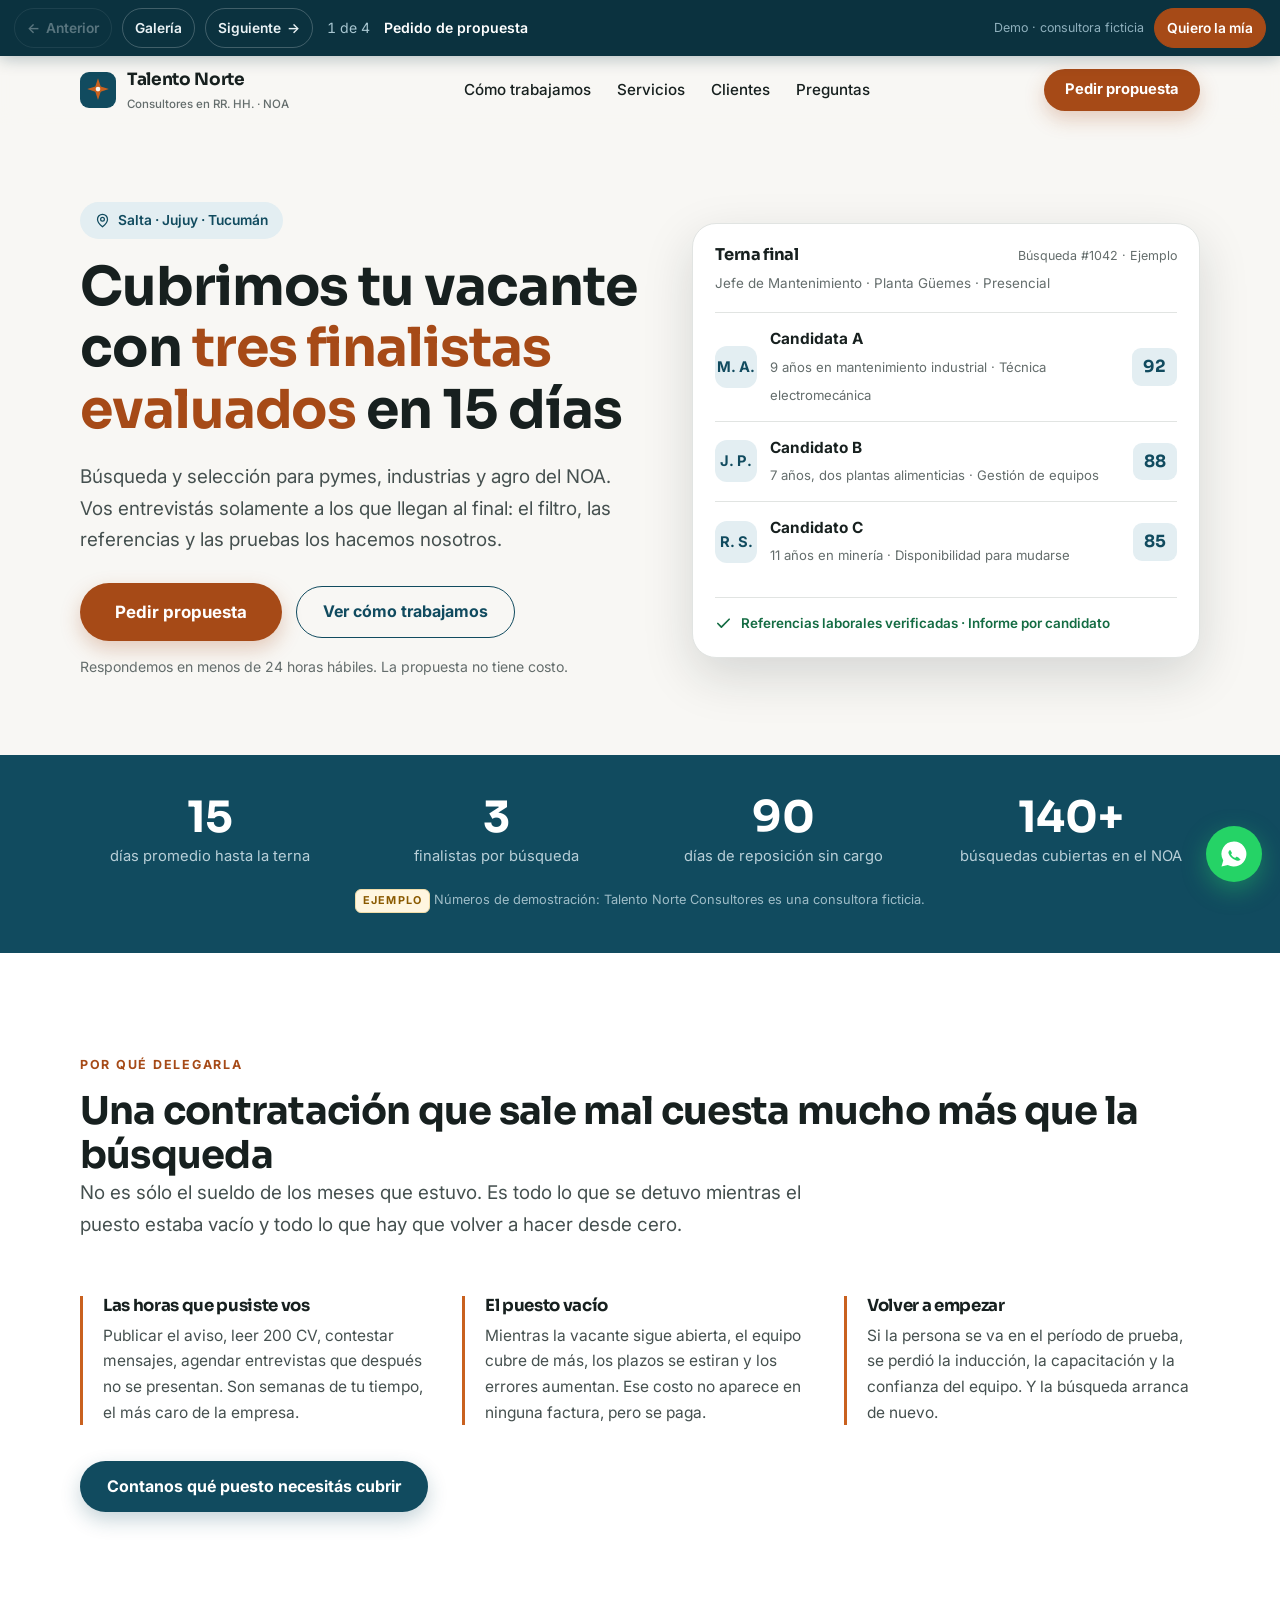
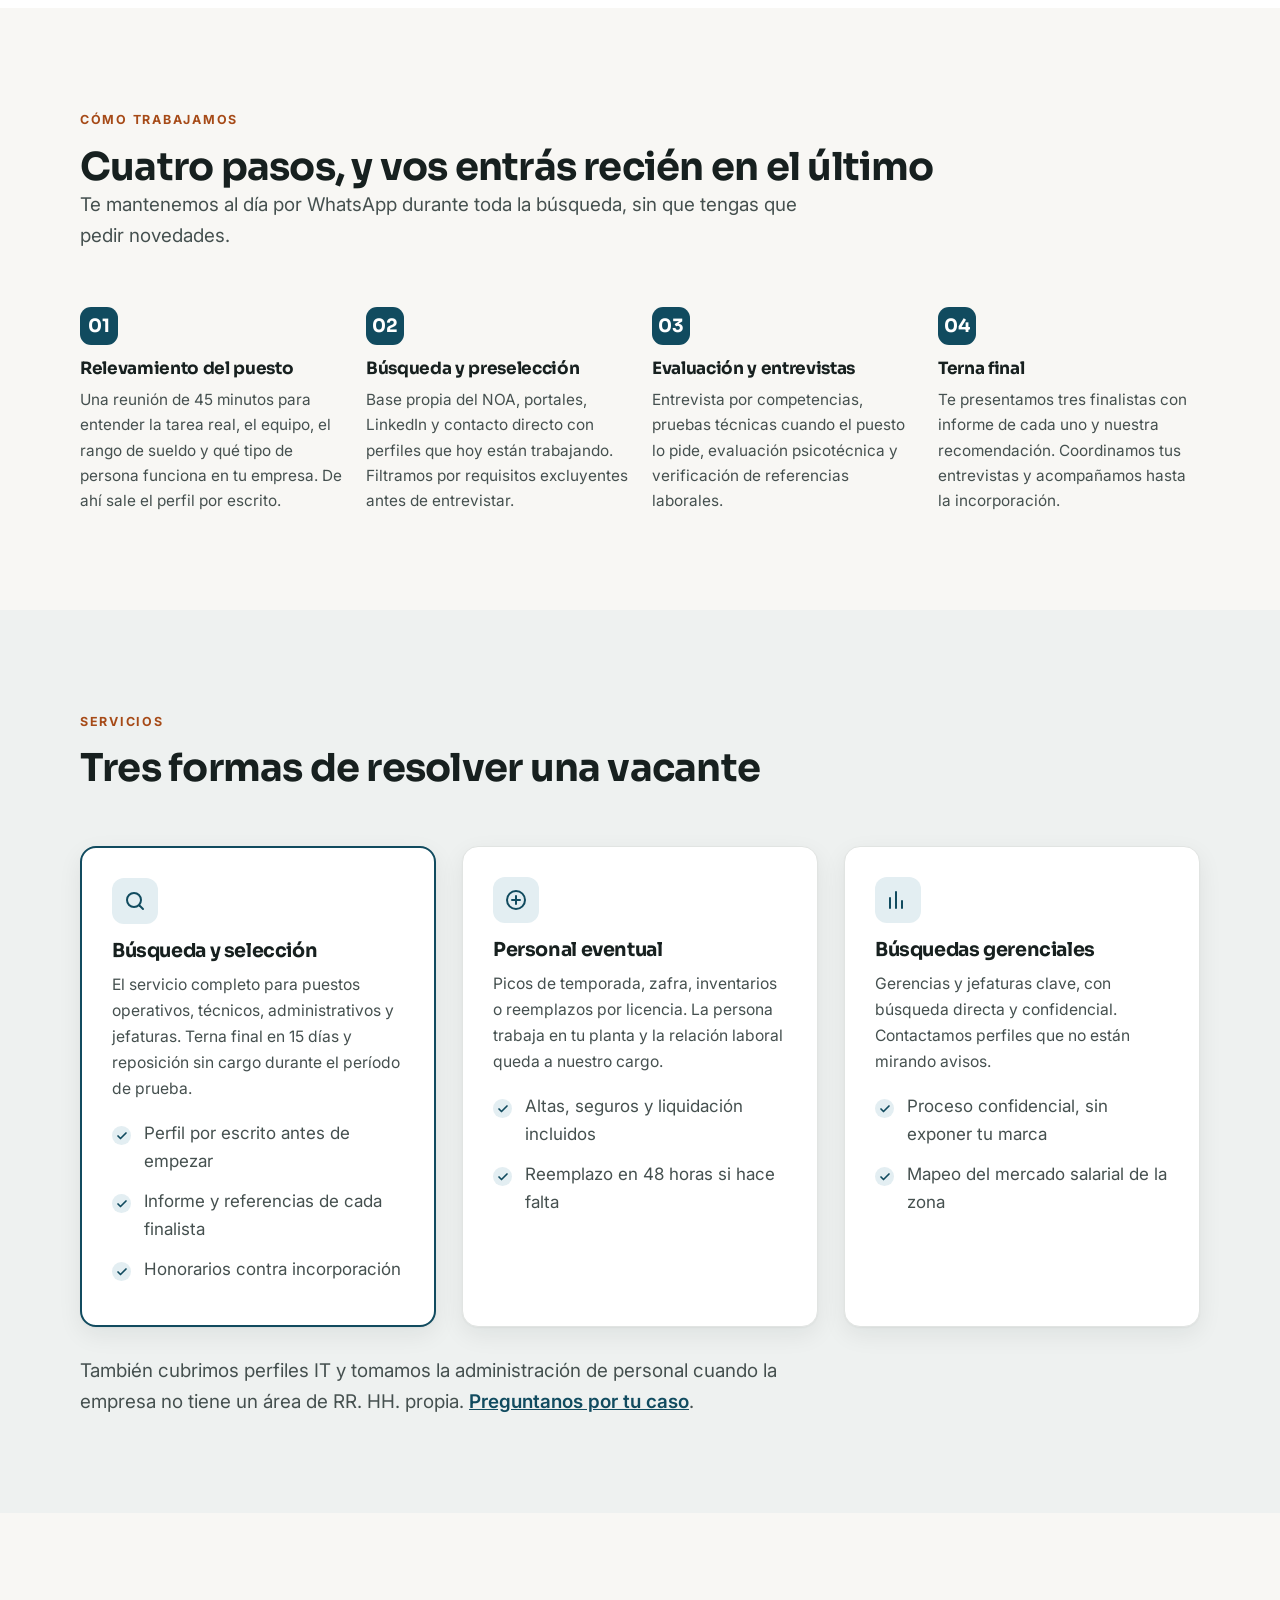
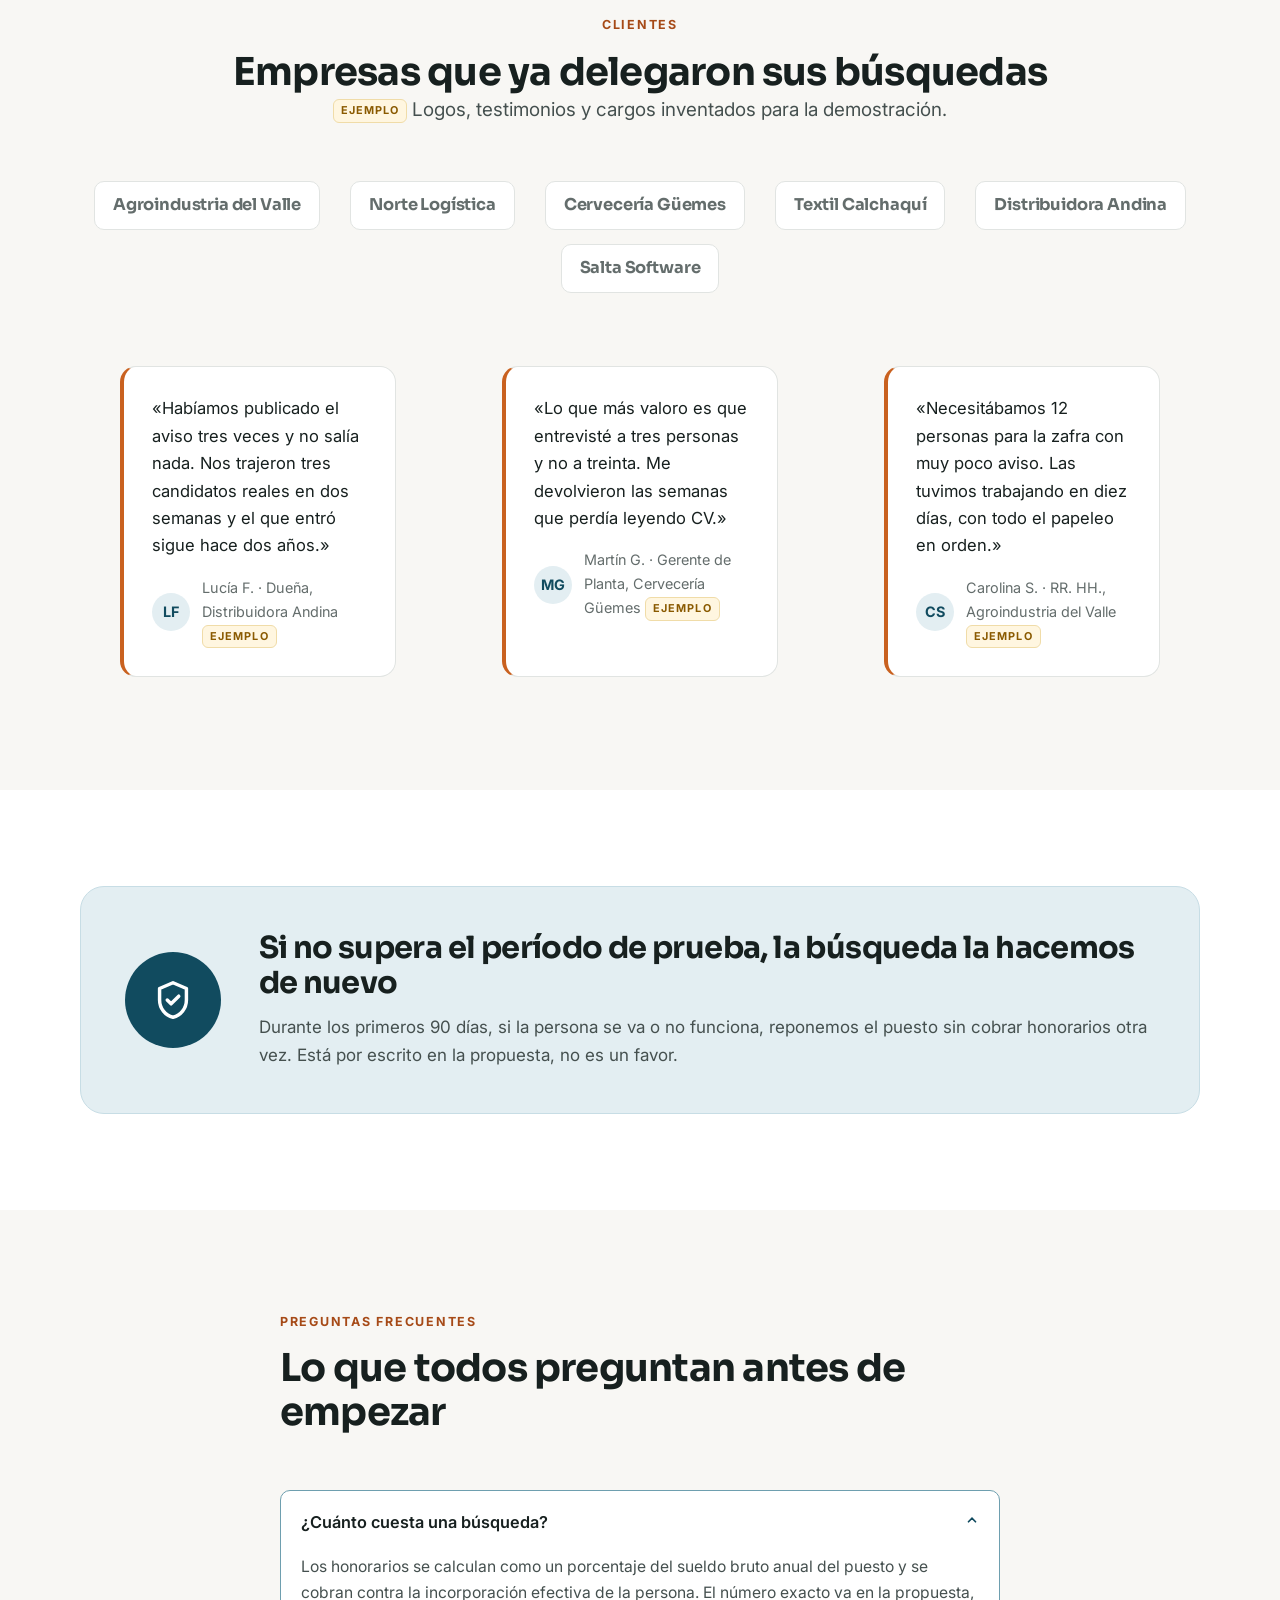
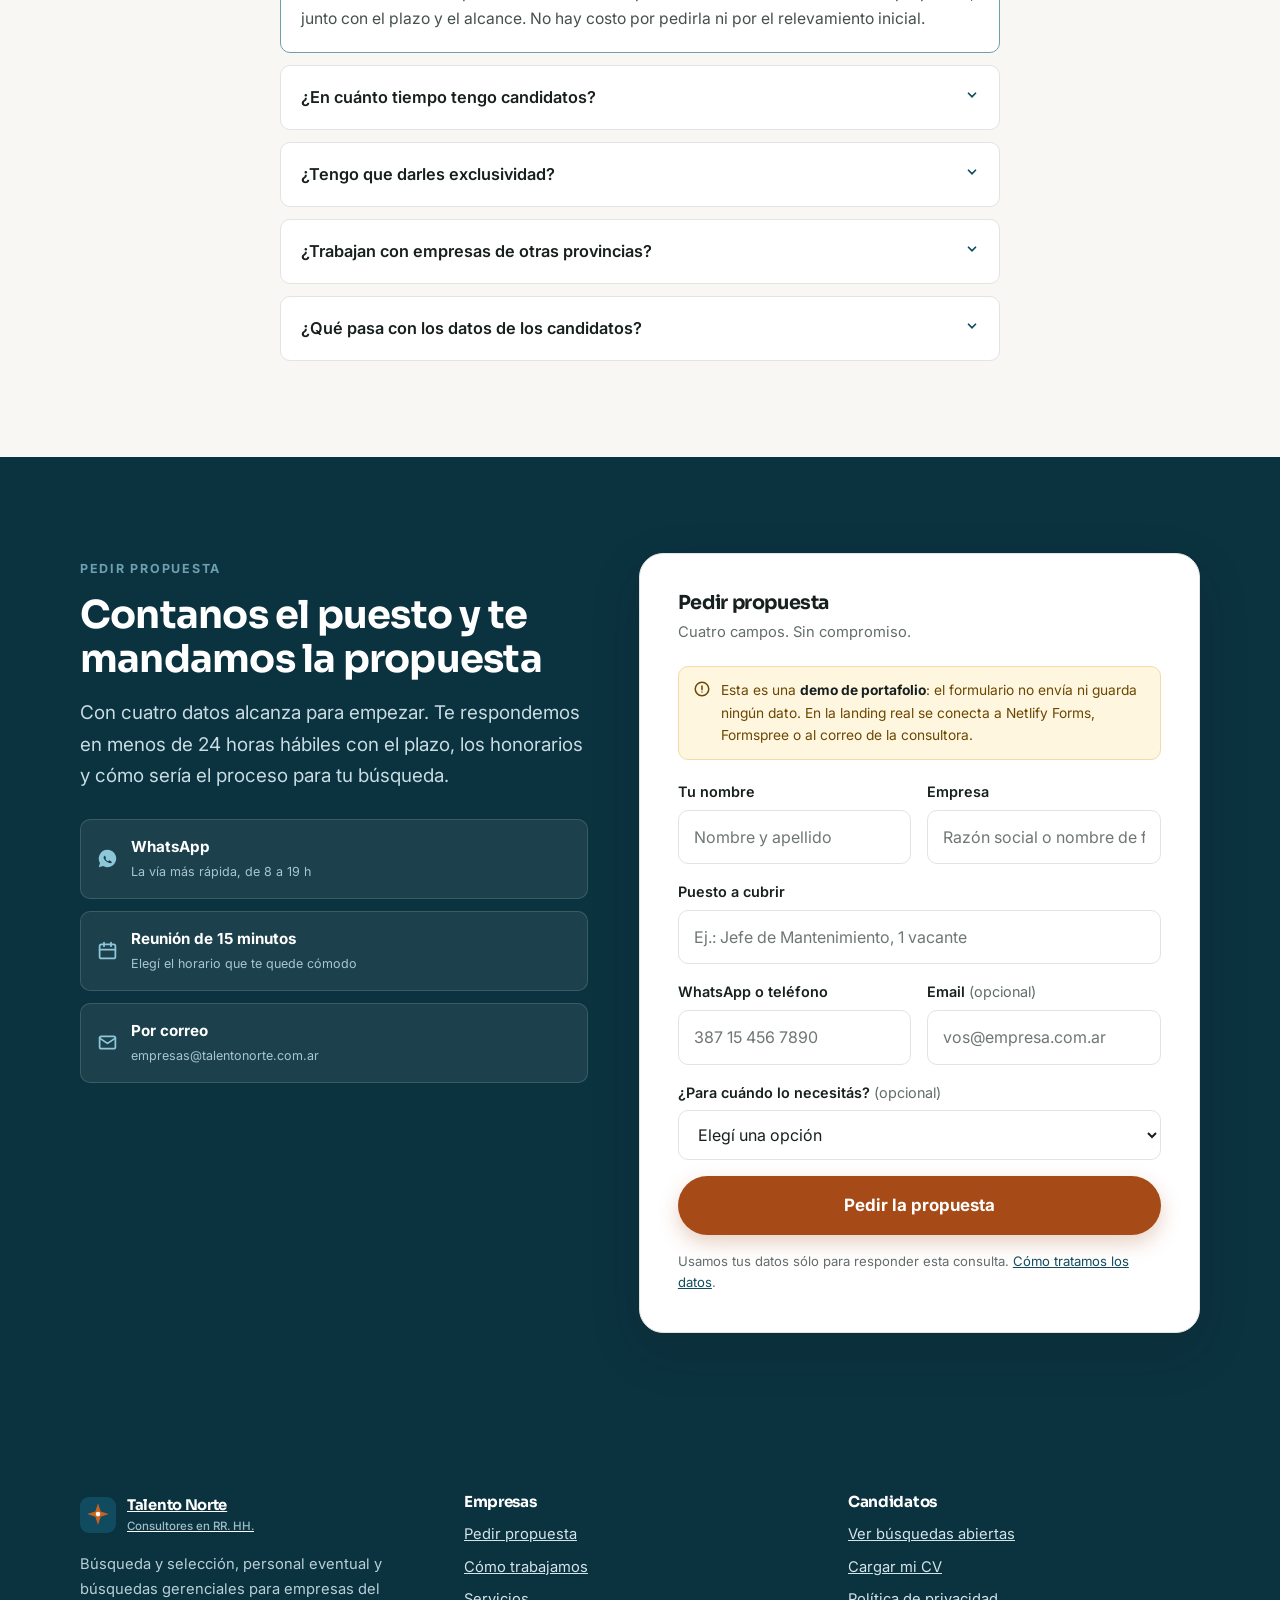
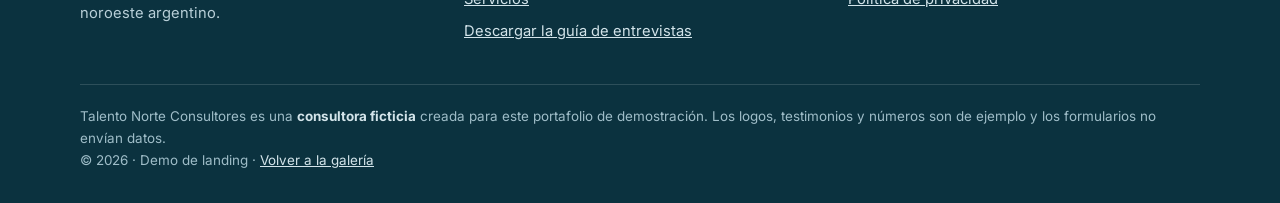
==== commit 95797e90: "Una caja blanca sobre fondo oscuro tiene que defender su propio color La herramienta de capturas enc" ====
--- a/landings/01-pedido-propuesta/index.html
+++ b/landings/01-pedido-propuesta/index.html
@@ -136,11 +136,12 @@
 .garantia p{ color:var(--ink-soft); margin:0; }
 
 /* --- 6. CIERRE + FORMULARIO --------------------------------------------- */
-.cierre{ background:var(--brand-700); color:#EAF2F5; }
+/* Lleva también la clase .seccion-oscura: de ahí saca el color del rótulo,
+   del título y del texto, ya resueltos para fondo oscuro en base.css */
+.cierre{ background:var(--brand-700); }
 .cierre-grilla{ display:grid; gap:clamp(30px,4vw,54px); grid-template-columns:1fr; align-items:start; }
 @media (min-width:980px){ .cierre-grilla{ grid-template-columns:.95fr 1.05fr; } }
-.cierre h2{ color:#fff; margin-bottom:16px; }
-.cierre .lead{ color:#C9DCE4; }
+.cierre h2{ margin-bottom:16px; }
 .otras-vias{ margin-top:28px; display:grid; gap:12px; }
 .via{
   display:flex; align-items:center; gap:13px; padding:14px 16px;
@@ -513,7 +514,7 @@
 <!-- ============================================================================
      9. CIERRE — formulario corto + agenda + WhatsApp
      ============================================================================ -->
-<section class="seccion cierre" id="contacto">
+<section class="seccion seccion-oscura cierre" id="contacto">
   <div class="wrap cierre-grilla">
     <div>
       <span class="eyebrow">Pedir propuesta</span>
--- a/assets/css/base.css
+++ b/assets/css/base.css
@@ -220,7 +220,13 @@
 .caja-form{
   background:var(--surface); border:1px solid var(--line); border-radius:var(--radius-lg);
   padding:clamp(24px,3vw,38px); box-shadow:var(--shadow-lg);
-}
+  /* La caja es blanca aunque esté apoyada sobre una sección oscura: sin esto,
+     los títulos de adentro heredan el color claro y quedan ilegibles. */
+  color:var(--ink);
+}
+/* .seccion-oscura h3 pinta los títulos de blanco. Dentro de la caja blanca
+   hay que ganarle: mismo peso de selector, pero declarado después. */
+.caja-form h1,.caja-form h2,.caja-form h3,.caja-form h4{ color:var(--ink); }
 .campos{ display:grid; gap:16px; }
 .campos-2{ grid-template-columns:repeat(auto-fit,minmax(200px,1fr)); }
 .campo{ display:block; }
@@ -235,6 +241,8 @@
   outline:none; border-color:var(--brand); box-shadow:0 0 0 3px rgba(17,75,95,.14);
 }
 .campo textarea{ min-height:108px; resize:vertical; }
+/* El gris por defecto de los navegadores no llega a 4.5:1 sobre blanco */
+.campo ::placeholder{ color:#6F7776; opacity:1; }
 .campo input[type="file"]{ padding:11px 13px; background:var(--surface-alt); cursor:pointer; }
 
 .consentimiento{
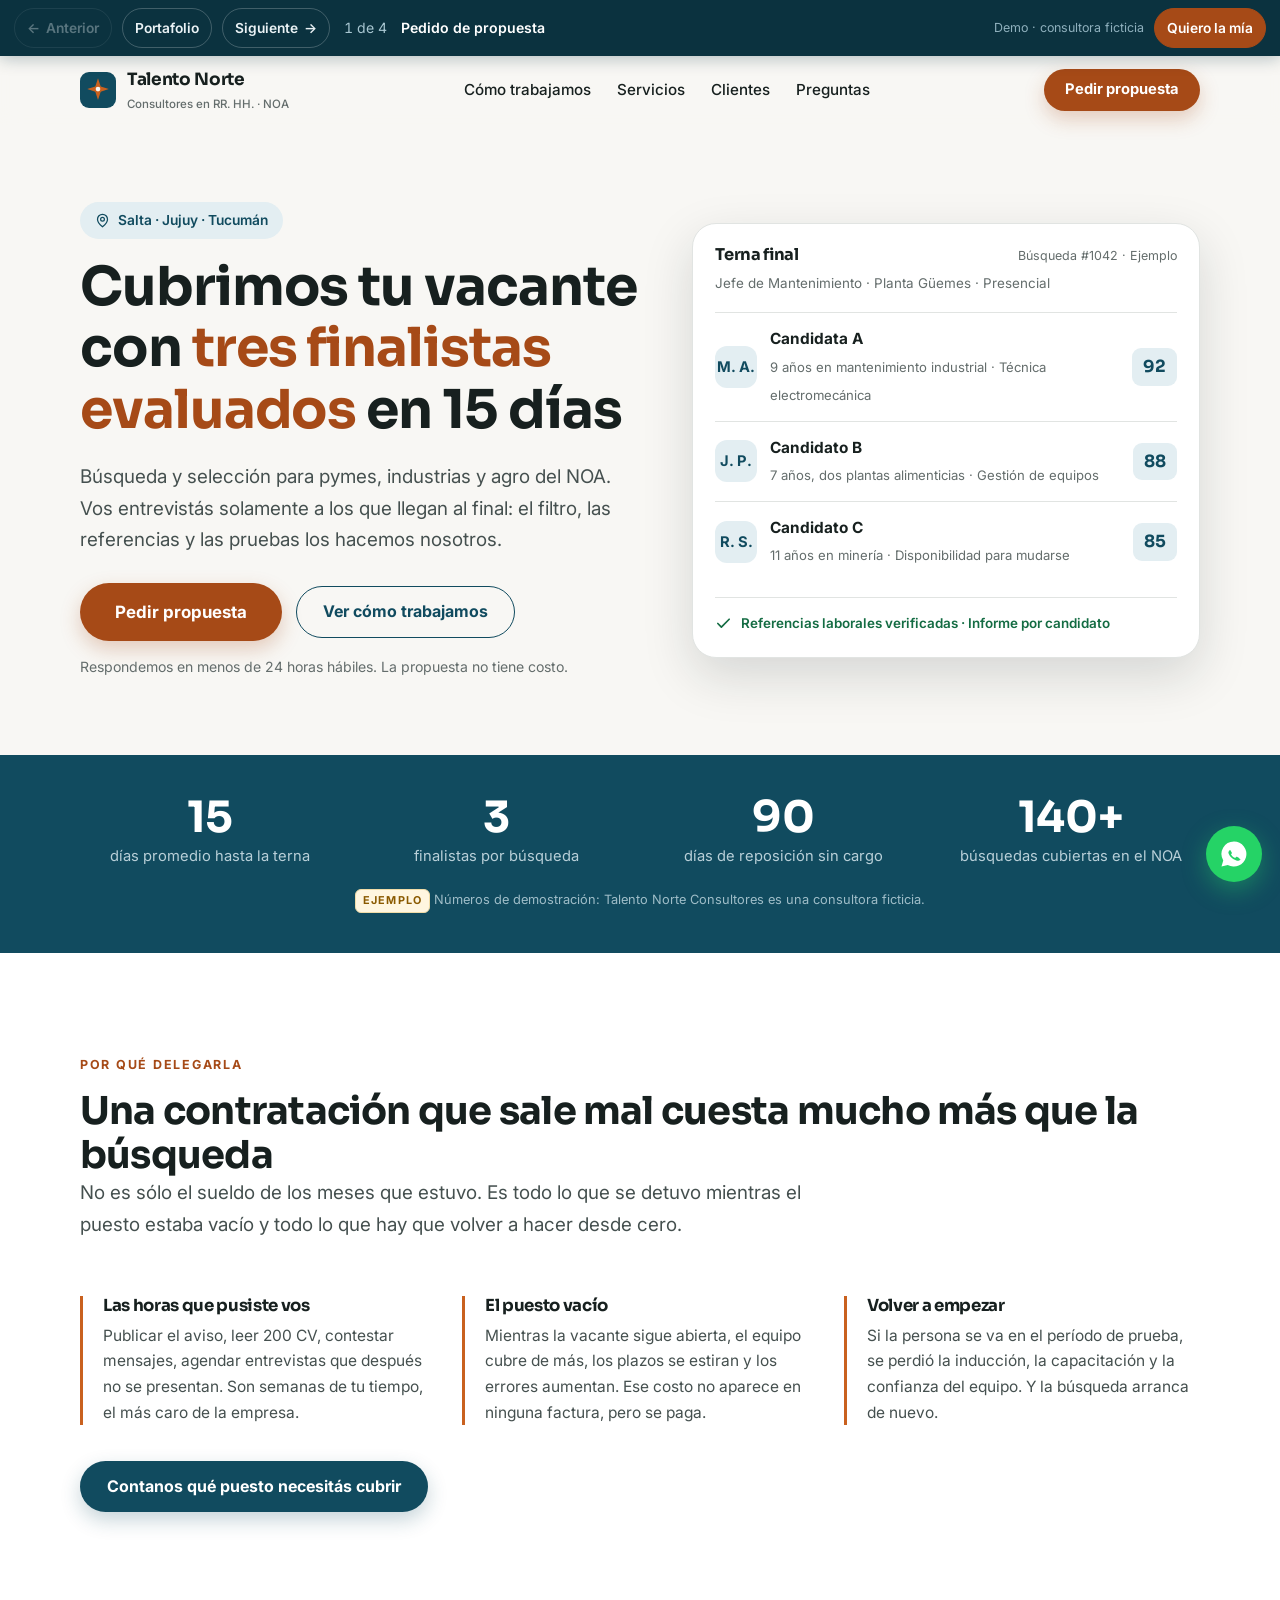
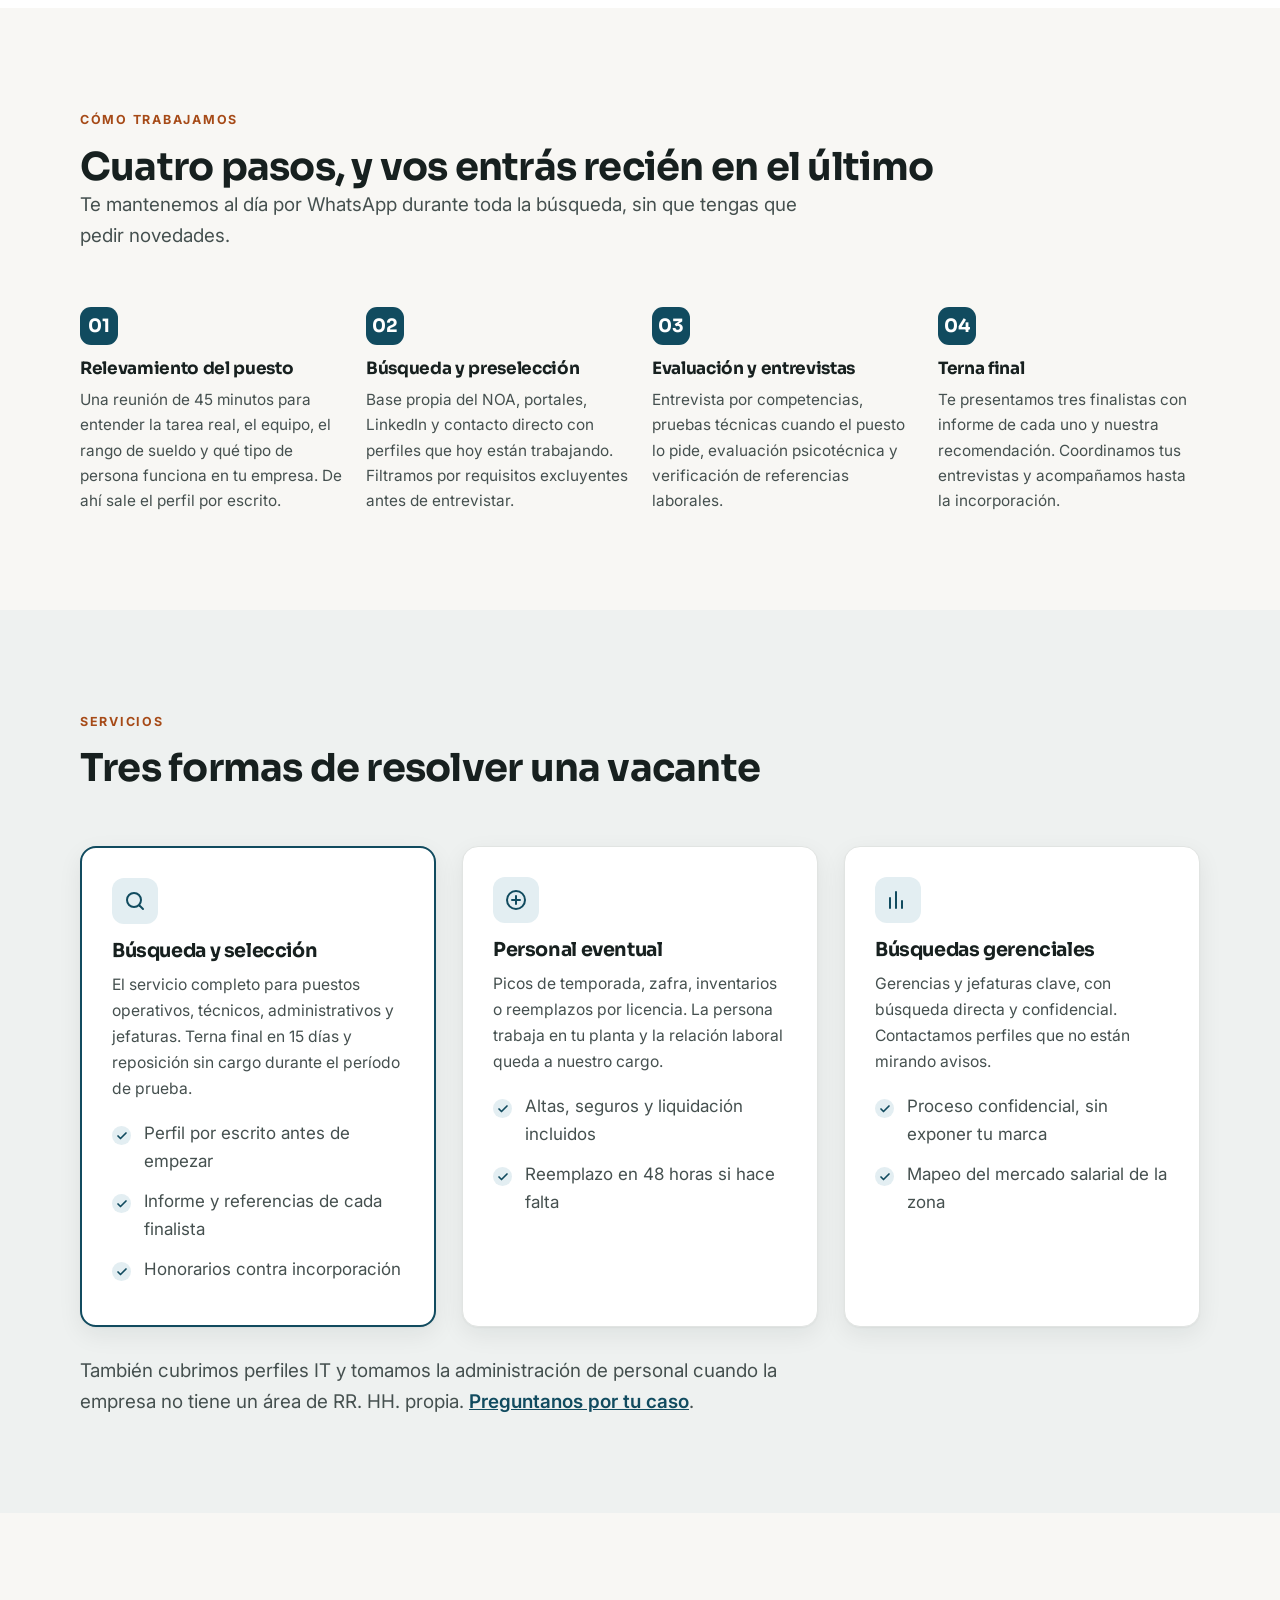
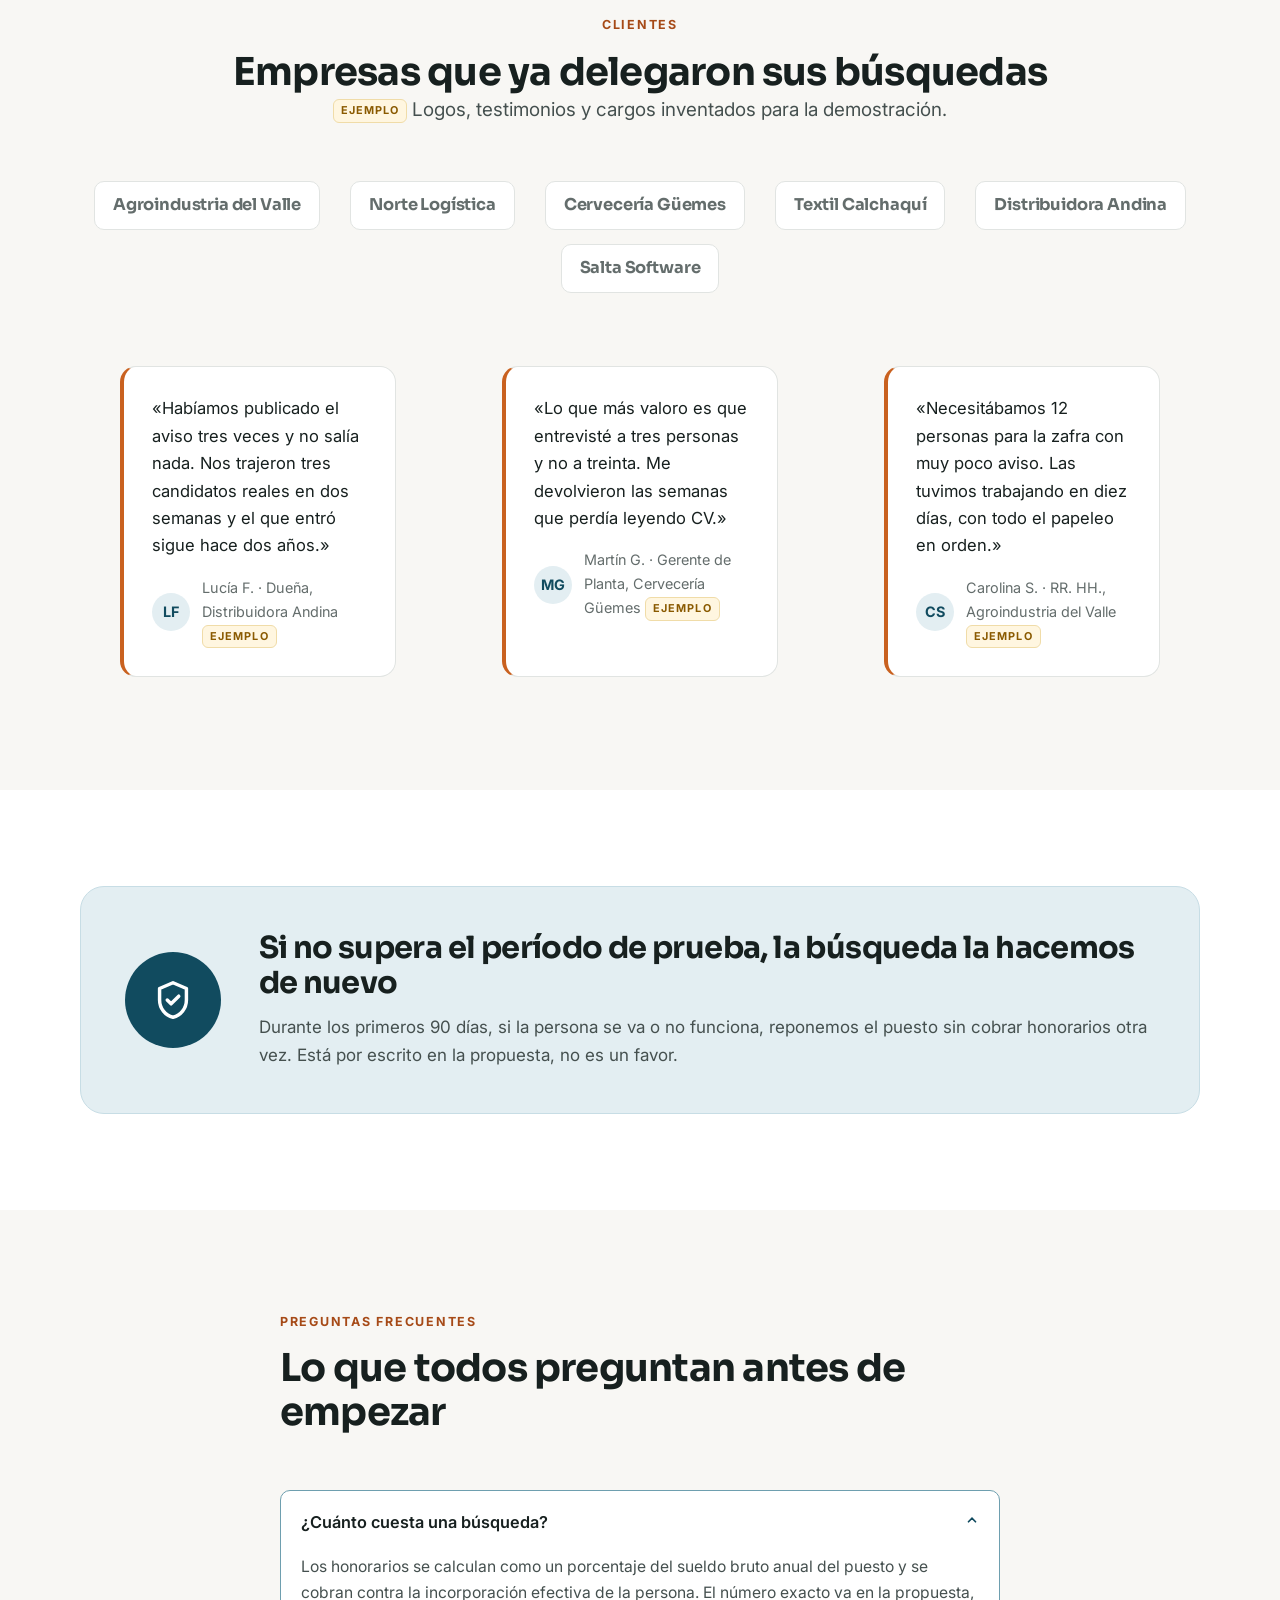
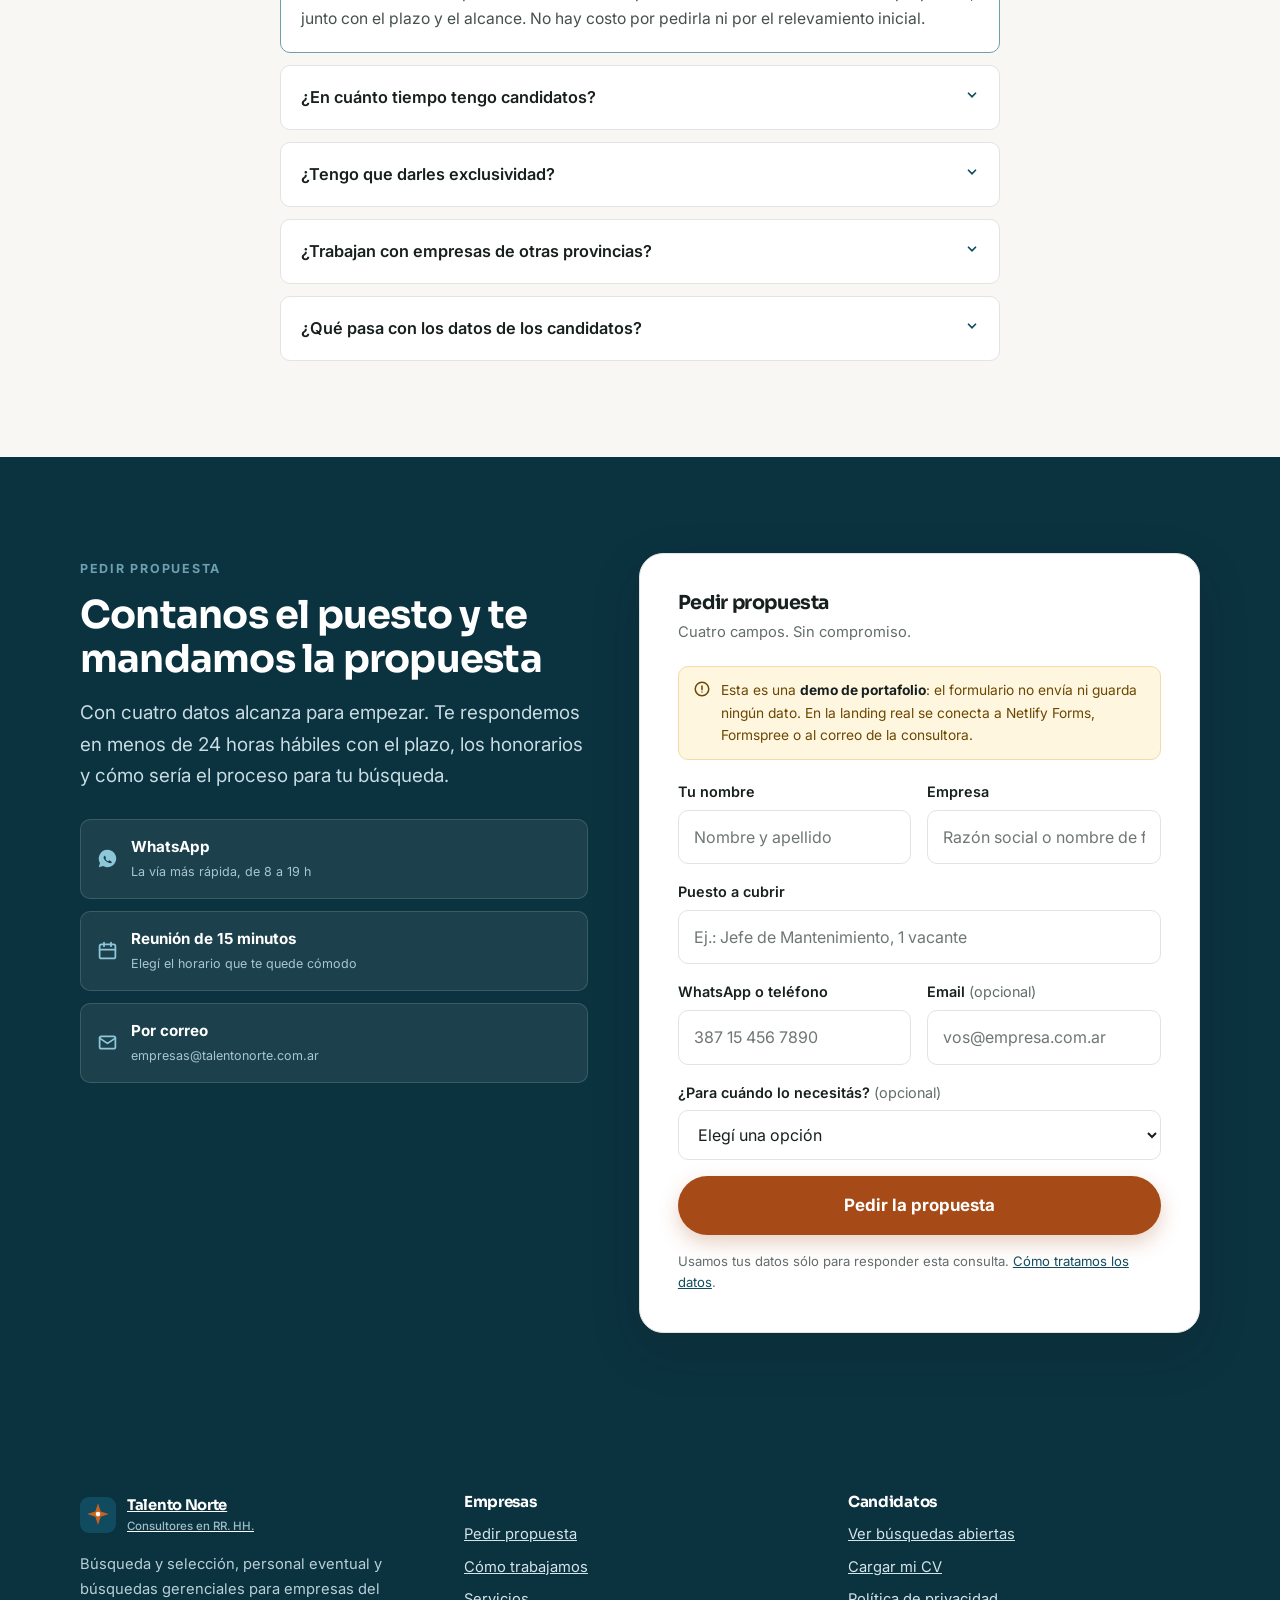
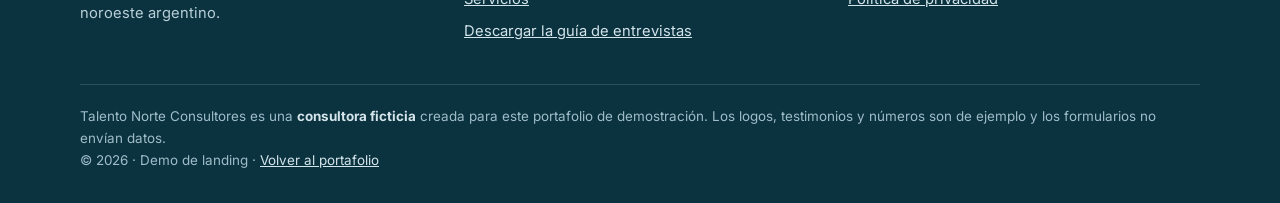
==== commit b4a819a5: "La portada deja de mandarte afuera: ahora las cuatro se ven adentro index.html pasa a ser un visor. " ====
--- a/landings/01-pedido-propuesta/index.html
+++ b/landings/01-pedido-propuesta/index.html
@@ -19,18 +19,20 @@
 <!-- En la demo va noindex para que una consultora ficticia no aparezca en Google.
      En la landing real del cliente: cambiar a "index, follow". -->
 <meta name="robots" content="noindex, follow">
-<link rel="canonical" href="https://mind-trade-profit.github.io/landings-rrhh/landings/01-pedido-propuesta/">
+<link rel="canonical" href="https://mind-trade-profit.github.io/Landing_proyecto/landings/01-pedido-propuesta/">
 
 <!-- Vista previa al pegar el link en WhatsApp o LinkedIn.
-     og:image tiene que ser una URL absoluta de 1200x630. Pendiente: generar
-     assets/img/og-01.png y descomentar las dos líneas de abajo. -->
+     La imagen la genera `node herramientas/og.mjs`. -->
 <meta property="og:type" content="website">
 <meta property="og:locale" content="es_AR">
 <meta property="og:site_name" content="Talento Norte Consultores">
 <meta property="og:title" content="Cubrimos tu vacante con tres finalistas evaluados">
 <meta property="og:description" content="Búsqueda y selección para pymes e industrias del NOA. Vos entrevistás sólo a los que llegan al final.">
-<!-- <meta property="og:image" content="https://mind-trade-profit.github.io/landings-rrhh/assets/img/og-01.png"> -->
-<!-- <meta name="twitter:card" content="summary_large_image"> -->
+<meta property="og:image" content="https://mind-trade-profit.github.io/Landing_proyecto/assets/img/og-01.png">
+<meta property="og:image:width" content="1200">
+<meta property="og:image:height" content="630">
+<meta property="og:image:alt" content="Cubrimos tu vacante con tres finalistas evaluados">
+<meta name="twitter:card" content="summary_large_image">
 
 <link rel="icon" href="data:image/svg+xml,%3Csvg xmlns='http://www.w3.org/2000/svg' viewBox='0 0 40 40'%3E%3Crect width='40' height='40' rx='10' fill='%23114B5F'/%3E%3Cpath d='M20 7 23 16 32 19 23 22 20 31 17 22 8 19 17 16Z' fill='%23C9611F'/%3E%3C/svg%3E">
 
@@ -49,11 +51,16 @@
      WhatsApp con código de país y SIN +, espacios ni guiones:
        Argentina: 54 + 9 + código de área sin 0 + número sin 15
        (0387) 15-456-7890  ->  5493874567890
+
+     En el portafolio este número es el de Julián, no el de la consultora
+     ficticia: si una consultora toca WhatsApp mientras mira la demo, cae en un
+     chat de verdad y no en un número que no existe. El mensaje dice de qué
+     landing viene. En la landing del cliente se pone SU número y SU mensaje.
      ============================================================================ -->
 <script>
 const CONFIG = {
   whatsapp:        '5493870000000',
-  mensajeWhatsApp: 'Hola! Tengo una búsqueda abierta y quiero pedir una propuesta.',
+  mensajeWhatsApp: 'Hola Julián! Estoy viendo la demo de la landing de pedido de propuesta y quiero una para mi consultora.',
   telefono:        '+543870000000',
   email:           'empresas@talentonorte.com.ar',
   agenda:          '#contacto'   /* en la landing real: link de Calendly */
@@ -644,7 +651,7 @@
       Talento Norte Consultores es una <strong style="color:#D3E4EA">consultora ficticia</strong>
       creada para este portafolio de demostración. Los logos, testimonios y números son de ejemplo
       y los formularios no envían datos.
-      <br>© <span data-anio>2026</span> · Demo de landing · <a href="../../index.html">Volver a la galería</a>
+      <br>© <span data-anio>2026</span> · Demo de landing · <a href="../../index.html">Volver al portafolio</a>
     </p>
   </div>
 </footer>
